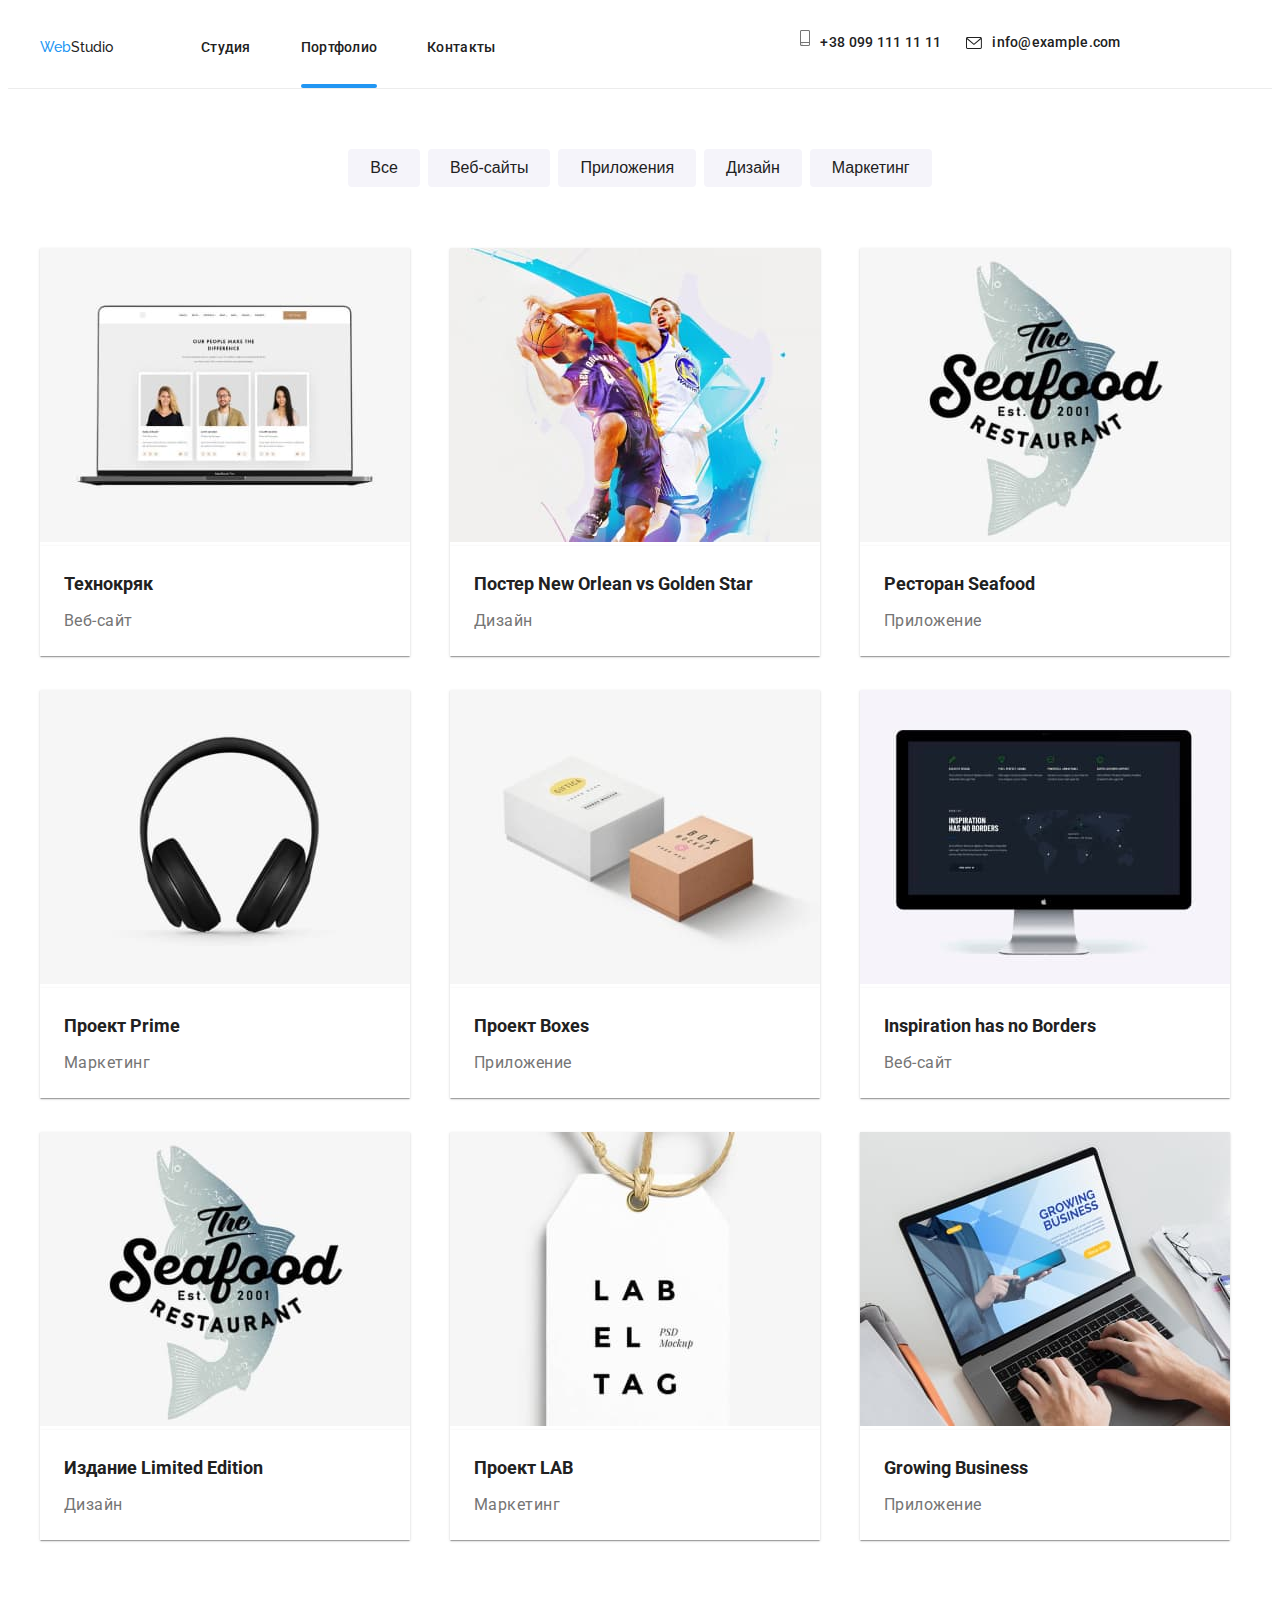
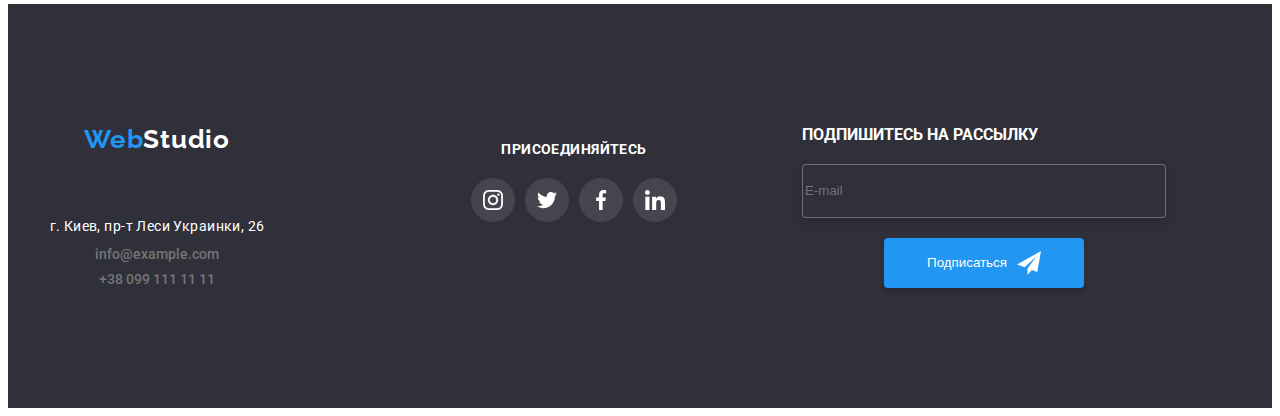
==== portfolio.html @ 6241053c "hw8" ====
<!DOCTYPE html>
<html lang="ru">

<head>
  <meta charset="UTF-8" />
  <meta name="viewport" content="width=device-width, initial-scale=1.0" />
  <title>Портфолио</title>
  <link rel="preconnect" href="https://fonts.gstatic.com" />
  <link href="https://fonts.googleapis.com/css2?family=Raleway:wght@700&family=Roboto:wght@400;500;700;900&display=swap"
    rel="stylesheet" />
  <link rel="stylesheet" href="https://cdnjs.cloudflare.com/ajax/libs/modern-normalize/1.0.0/modern-normalize.css"
    integrity="sha512-Zx6MlUMKSVJoQ+83OwhdILe8cSEsCzfqThJd7J/VA2UrK6Ctj85p+xzqfyuNXE5B1k25uUdmJ2OzItbBy9GHAQ=="
    crossorigin="anonymous" />
  <link rel="stylesheet" href="./css/main.min.css" />
</head>

<body>
  <!--header-->
  <header class="header">
    <div class="header-wrap container">
      <nav class="site-nav">

        <a href="index.html" class="logo"><span>Web</span>Studio</a>

        <button class="mobile-menu-btn" type="button" aria-expanded="false" aria-controls="menu-container"
        data-menu-button>
        <svg width="20" height="20" aria-label="переключатель мобильного меню">
          <use class="icon-menu-close" href="./images/sprite-1.svg#icon-mobile-close"></use>
          <use class="icon-menu-open" href="./images/sprite-1.svg#icon-mobile-menu"></use>
        </svg>
      </button>

    <div class="menu-container" id="menu-container" data-menu>

        <ul class="site-nav-list">
          <li class="site-nav-link">
            <a href="./index.html" class="studio menu-link">Студия</a>
          </li>
          <li class="site-nav-link">
            <a href="portfolio.html" class="portfolio-link menu-link current">Портфолио</a>
          </li>
          <li class="site-nav-link">
            <a href="" class="contacts-link menu-link">Контакты</a>
          </li>
        </ul>
      

      <ul class="addres-list">
        <li class="addres-list-item">
          <a class="tel" href="tel:+380991111111">
            <svg class="header-icon tel" width="10px" height="16px">
              <use href="./images/sprite.svg#icon-smartphone"></use>
            </svg>
            +38 099 111 11 11
          </a>
        </li>
        <li class="addres-list-item">
          <a class="mail" href="mailto:info@example.com">
            <svg class="header-icon envelope" width="16px" height="12px">
              <use href="./images/sprite.svg#icon-envelope"></use>
            </svg>
            info@example.com
          </a>
        </li>
       
      </ul>
    </div>
  </nav>
   
    </div>

  </header>

  <!-- main -->
  <main>
    <section class="portfolio">
      <div class="container">
        <h2 class="portfolio-title">Портфолио</h2>
        <ul class="parts-list">
          <li class="parts-item">
            <button type="button" class="button portfolio-btn">Все</button>
          </li>
          <li class="parts-item">
            <button type="button" class="button portfolio-btn">
              Веб-сайты
            </button>
          </li>
          <li class="parts-item">
            <button type="button" class="button portfolio-btn">
              Приложения
            </button>
          </li>
          <li class="parts-item">
            <button type="button" class="button portfolio-btn">Дизайн</button>
          </li>
          <li class="parts-item">
            <button type="button" class="button portfolio-btn">
              Маркетинг
            </button>
          </li>
        </ul>

        <ul class="projects-list">
          <li class="project-item">
            <a href="" class="project-card-link">
              <div class="project-card-img-wrapper">
                <picture>
                  <source srcset="
                    ./images/portfolio/portfolio-desktop-1.jpg 1x,
                    ./images/portfolio/portfolio-desktop-1@2x.jpg 2x
                  " media="(min-width: 1200px)">
                  <source srcset="
                  ./images/portfolio/portfolio-tablet-1.jpg 1x,
                  ./images/portfolio/portfolio-tablet-1@2x.jpg 2x
                        " media="(min-width: 767px)">
                  <source srcset="
                        ./images/portfolio/portfolio-mobile-1.jpg 1x,
                        ./images/portfolio/portfolio-mobile-1@2x.jpg 2x
                        " media="(min-width: 320px)">
                  <img src="./images/portfolio/portfolio-desktop-1.jpg" alt="" />
                </picture>
                <p class="overlay">
                  Технокряк это современная площадка распространения
                  коронавируса. Компании используют эту платформу для
                  цифрового шпионажа и атак на защищённые сервера конкурентов.
                </p>
              </div>

              <div class="project-content">
                <h3 class="name-project">Технокряк</h3>
                <p class="type-project">Веб-сайт</p>
              </div>
            </a>
          </li>

          <li class="project-item">
            <a href="" class="project-card-link">
              <div class="project-card-img-wrapper">
                <picture>
                  <source srcset="
                    ./images/portfolio/portfolio-desktop-2.jpg 1x,
                    ./images/portfolio/portfolio-desktop-2@2x.jpg 2x
                  " media="(min-width: 1200px)">
                  <source srcset="
                  ./images/portfolio/portfolio-tablet-2.jpg 1x,
                  ./images/portfolio/portfolio-tablet-2@2x.jpg 2x
                        " media="(min-width: 767px)">
                  <source srcset="
                        ./images/portfolio/portfolio-mobile-2.jpg 1x,
                        ./images/portfolio/portfolio-mobile-2@2x.jpg 2x
                        " media="(min-width: 320px)">
                  <img src="./images/portfolio/portfolio-desktop-2.jpg" alt="" />
                </picture>
                <p class="overlay">
                  Технокряк это современная площадка распространения
                  коронавируса. Компании используют эту платформу для
                  цифрового шпионажа и атак на защищённые сервера конкурентов.
                </p>
              </div>
              <div class="project-content">
                <h3 class="name-project">Постер New Orlean vs Golden Star</h3>
                <p class="type-project">Дизайн</p>
              </div>
            </a>
          </li>

          <li class="project-item">
            <a href="" class="project-card-link">
              <div class="project-card-img-wrapper">
                <picture>
                  <source srcset="
                  ./images/portfolio/portfolio-desktop-3.jpg 1x,
                  ./images/portfolio/portfolio-desktop-3@2x.jpg 2x
                " media="(min-width: 1200px)">
                  <source srcset="
                ./images/portfolio/portfolio-tablet-3.jpg 1x,
                ./images/portfolio/portfolio-tablet-3@2x.jpg 2x
                      " media="(min-width: 767px)">
                  <source srcset="
                      ./images/portfolio/portfolio-mobile-3.jpg 1x,
                      ./images/portfolio/portfolio-mobile-3@2x.jpg 2x
                      " media="(min-width: 320px)">
                  <img src="./images/portfolio/portfolio-desktop-3.jpg" alt="" />
                </picture>
                <p class="overlay">
                  Технокряк это современная площадка распространения
                  коронавируса. Компании используют эту платформу для
                  цифрового шпионажа и атак на защищённые сервера конкурентов.
                  </picture>
              </div>
              <div class="project-content">
                <h3 class="name-project">Ресторан Seafood</h3>
                <p class="type-project">Приложение</p>
              </div>
            </a>
          </li>

          <li class="project-item">
            <a href="" class="project-card-link">
              <div class="project-card-img-wrapper">
                <picture>
                  <source srcset="
                    ./images/portfolio/portfolio-desktop-4.jpg 1x,
                    ./images/portfolio/portfolio-desktop-4@2x.jpg 2x
                  " media="(min-width: 1200px)">
                  <source srcset="
                  ./images/portfolio/portfolio-tablet-4.jpg 1x,
                  ./images/portfolio/portfolio-tablet-4@2x.jpg 2x
                        " media="(min-width: 767px)">
                  <source srcset="
                        ./images/portfolio/portfolio-mobile-4.jpg 1x,
                        ./images/portfolio/portfolio-mobile-4@2x.jpg 2x
                        " media="(min-width: 320px)">
                  <img src="./images/portfolio/portfolio-desktop-4.jpg" alt="" />
                </picture>
                <p class="overlay">
                  Технокряк это современная площадка распространения
                  коронавируса. Компании используют эту платформу для
                  цифрового шпионажа и атак на защищённые сервера конкурентов.
                </p>
              </div>

              <div class="project-content">
                <h3 class="name-project">Проект Prime</h3>
                <p class="type-project">Маркетинг</p>
              </div>
            </a>
          </li>

          <li class="project-item">
            <a href="" class="project-card-link">
              <div class="project-card-img-wrapper">
                <picture>
                  <source srcset="
                    ./images/portfolio/portfolio-desktop-5.jpg 1x,
                    ./images/portfolio/portfolio-desktop-5@2x.jpg 2x
                  " media="(min-width: 1200px)">
                  <source srcset="
                  ./images/portfolio/portfolio-tablet-5.jpg 1x,
                  ./images/portfolio/portfolio-tablet-5@2x.jpg 2x
                        " media="(min-width: 767px)">
                  <source srcset="
                        ./images/portfolio/portfolio-mobile-5.jpg 1x,
                        ./images/portfolio/portfolio-mobile-5@2x.jpg 2x
                        " media="(min-width: 320px)">
                  <img src="./images/portfolio/portfolio-desktop-5.jpg" alt="" />
                </picture>
                <p class="overlay">
                  Технокряк это современная площадка распространения
                  коронавируса. Компании используют эту платформу для
                  цифрового шпионажа и атак на защищённые сервера конкурентов.
                </p>
              </div>
              <div class="project-content">
                <h3 class="name-project">Проект Boxes</h3>
                <p class="type-project">Приложение</p>
              </div>
            </a>
          </li>

          <li class="project-item">
            <a href="" class="project-card-link">
              <div class="project-card-img-wrapper">
                <picture>
                  <source srcset="
                    ./images/portfolio/portfolio-desktop-6.jpg 1x,
                    ./images/portfolio/portfolio-desktop-6@2x.jpg 2x
                  " media="(min-width: 1200px)">
                  <source srcset="
                  ./images/portfolio/portfolio-tablet-6.jpg 1x,
                  ./images/portfolio/portfolio-tablet-6@2x.jpg 2x
                        " media="(min-width: 767px)">
                  <source srcset="
                        ./images/portfolio/portfolio-mobile-6.jpg 1x,
                        ./images/portfolio/portfolio-mobile-6@2x.jpg 2x
                        " media="(min-width: 320px)">
                  <img src="./images/portfolio/portfolio-desktop-6.jpg" alt="" />
                </picture>
                <p class="overlay">
                  Технокряк это современная площадка распространения
                  коронавируса. Компании используют эту платформу для
                  цифрового шпионажа и атак на защищённые сервера конкурентов.
                </p>
              </div>
              <div class="project-content">
                <h3 class="name-project">Inspiration has no Borders</h3>
                <p class="type-project">Веб-сайт</p>
              </div>
            </a>
          </li>

          <li class="project-item">
            <a href="" class="project-card-link">
              <div class="project-card-img-wrapper">
                <picture>
                  <source srcset="
                  ./images/portfolio/portfolio-desktop-3.jpg 1x,
                  ./images/portfolio/portfolio-desktop-3@2x.jpg 2x
                " media="(min-width: 1200px)">
                  <source srcset="
                ./images/portfolio/portfolio-tablet-3.jpg 1x,
                ./images/portfolio/portfolio-tablet-3@2x.jpg 2x
                      " media="(min-width: 767px)">
                  <source srcset="
                      ./images/portfolio/portfolio-mobile-3.jpg 1x,
                      ./images/portfolio/portfolio-mobile-3@2x.jpg 2x
                      " media="(min-width: 320px)">
                  <img src="./images/portfolio/portfolio-desktop-3.jpg" alt="" />
                </picture>
                <p class="overlay">
                  Технокряк это современная площадка распространения
                  коронавируса. Компании используют эту платформу для
                  цифрового шпионажа и атак на защищённые сервера конкурентов.
                </p>
              </div>
              <div class="project-content">
                <h3 class="name-project">Издание Limited Edition</h3>
                <p class="type-project">Дизайн</p>
              </div>
            </a>
          </li>

          <li class="project-item">
            <a href="" class="project-card-link">
              <div class="project-card-img-wrapper">
                <picture>
                  <source srcset="
                  ./images/portfolio/portfolio-desktop-8.jpg 1x,
                  ./images/portfolio/portfolio-desktop-8@2x.jpg 2x
                " media="(min-width: 1200px)">
                  <source srcset="
                ./images/portfolio/portfolio-tablet-8.jpg 1x,
                ./images/portfolio/portfolio-tablet-8@2x.jpg 2x
                      " media="(min-width: 767px)">
                  <source srcset="
                      ./images/portfolio/portfolio-mobile-8.jpg 1x,
                      ./images/portfolio/portfolio-mobile-8@2x.jpg 2x
                      " media="(min-width: 320px)">
                  <img src="./images/portfolio/portfolio-desktop-8.jpg" alt="" />
                </picture>
                <p class="overlay">
                  Технокряк это современная площадка распространения
                  коронавируса. Компании используют эту платформу для
                  цифрового шпионажа и атак на защищённые сервера конкурентов.
                </p>
              </div>
              <div class="project-content">
                <h3 class="name-project">Проект LAB</h3>
                <p class="type-project">Маркетинг</p>
              </div>
            </a>
          </li>

          <li class="project-item">
            <a href="" class="project-card-link">
              <div class="project-card-img-wrapper">
                <picture>
                  <source srcset="
                  ./images/portfolio/portfolio-desktop-9.jpg 1x,
                  ./images/portfolio/portfolio-desktop-9@2x.jpg 2x
                " media="(min-width: 1200px)">
                  <source srcset="
                ./images/portfolio/portfolio-tablet-9.jpg 1x,
                ./images/portfolio/portfolio-tablet-9@2x.jpg 2x
                      " media="(min-width: 767px)">
                  <source srcset="
                      ./images/portfolio/portfolio-mobile-9.jpg 1x,
                      ./images/portfolio/portfolio-mobile-9@2x.jpg 2x
                      " media="(min-width: 320px)">
                  <img src="./images/portfolio/portfolio-desktop-9.jpg" alt="" />
                </picture>
                <p class="overlay">
                  Технокряк это современная площадка распространения
                  коронавируса. Компании используют эту платформу для
                  цифрового шпионажа и атак на защищённые сервера конкурентов.
                </p>
              </div>
              <div class="project-content">
                <h3 class="name-project">Growing Business</h3>
                <p class="type-project">Приложение</p>
              </div>
            </a>
          </li>
        </ul>
      </div>
    </section>
  </main>

  <!--footer-->
    <footer class="footer">
      <div class="container">
        
      <div class="wrapper-for-tablet">
          <div class="left-side">
          <a href="index.html" class="footer logo"><span>Web</span>Studio</a>
          <ul class="addres-list-footer">
            <li class="direction">г. Киев, пр-т Леси Украинки, 26</li>
            <li><a class="footer-mail" href="mailto:info@example.com">info@example.com</a></li>
            <li><a class="footer-tel" href="tel:+380991111111">+38 099 111 11 11</a></li>
          </ul>
        </div>
        <div class="right-side">
          <b class="join-us">присоединяйтесь</b>
          <ul class="social-list bottom">
            <li class="social-list-item bottom">
              <a class="social-list-link bottom" href="">
                <svg class="social-link-icon bottom">
                  <use href="./images/sprite.svg#icon-instagram"></use>
                </svg>
              </a>
            </li>
            <li class="social-list-item bottom">
              <a class="social-list-link bottom" href="">
                <svg class="social-link-icon bottom">
                  <use href="./images/sprite.svg#icon-twitter"></use>
                </svg>
              </a>
            </li>
            <li class="social-list-item bottom">
              <a class="social-list-link bottom" href=""
                ><svg class="social-link-icon bottom">
                  <use href="./images/sprite.svg#icon-facebook"></use>
                </svg>
              </a>
            </li>
            <li class="social-list-item bottom">
              <a class="social-list-link bottom" href="">
                <svg class="social-link-icon bottom">
                  <use href="./images/sprite.svg#icon-linkedin"></use>
                </svg>
              </a>
            </li>
          </ul>
        </div>
      </div>

        <form action="" class="footer-form">
          <div class="footer-form-wrapper">
            <b class="footer-form-slogan">Подпишитесь на рассылку</b>
            <input type="mail" class="footer-form-email" placeholder="E-mail" />
         
            <button type="submit" class="subscribe-btn">
            <span>Подписаться</span>
            <svg class="icon-send" width="24" height="24">
              <use href="./images/sprite-1.svg#icon-footer-send"></use>
            </svg>
          </button>
          </div>
        </form>
      </div>
    </footer>

    <script src="./js/menu.js"></script>
</body>

</html>
---- css/main.min.css ----
.container{width:100%;padding-left:15px;padding-right:15px}@media screen and (min-width: 480px){.container{width:768;padding-left:15px;padding-right:15px}}@media screen and (min-width: 768px){.container{width:768;padding-left:15px;padding-right:15px}}@media screen and (min-width: 1200px){.container{width:1200px;padding:0 15px;margin:0 auto}}ul,ol{list-style:none;margin:0;padding:0}a{text-decoration:none}h1,h2,h3,h4,h5,h6,p{margin:0;padding:0}img{display:block;max-width:100%;height:auto}:root{--primary-text-color: #757575;--title-text-color: #212121;--accent-color: #2196f3;--white-color: #ffffff;--projects-list-gap: 30px}body{background-color:var(--white-color);color:var(--primary-text-color);font-family:'Roboto'}.header{position:relative;border-bottom:1px solid #ececec}.logo>span{color:var(--accent-color)}.logo{color:#000000;font-family:Raleway;font-weight:700;font-size:26px;line-height:1.19}.site-nav{display:flex;align-items:center;min-height:60px}.site-nav a{position:relative;color:var(--title-text-color);font-weight:500;font-size:14px;line-height:1.14;transition-property:color;transition-duration:250ms;transition-timing-function:cubic-bezier(0.4, 0, 0.2, 1)}.mobile-menu-btn{display:inline-flex;padding:0;border:none;background-color:transparent;color:#000000;transition:color 250ms cubic-bezier(0.4, 0, 0.2, 1)}.mobile-menu-btn:hover .icon-close,.mobile-menu-btn:focus .icon-close,.mobile-menu-btn:hover .icon-menu,.mobile-menu-btn:focus .icon-menu{color:var(--accent-text-color)}.mobile-menu-btn .icon-close{display:none}@media screen and (min-width: 768px){.mobile-menu-btn{display:none}}.icon-menu-close,.icon-menu-open{fill:currentColor}.mobile-menu-btn{display:inline-flex;margin:0;padding:0;border:none;background-color:transparent;width:40px;height:40px;align-items:center;outline:none;margin-left:auto}.mobile-menu-btn .icon-menu-close{display:none}.mobile-menu-btn.is-open .icon-menu-close{display:block}.mobile-menu-btn.is-open .icon-menu-open{display:none}@media screen and (min-width: 320px) and (max-width: 767px){.site-nav{justify-content:space-between}.menu-container{padding-top:60px;padding-bottom:60px;text-align:center;background-color:#ffffff;box-shadow:0px 4px 8px rgba(0,0,0,0.04),0px 2px 4px rgba(0,0,0,0.08),0px 1px 3px rgba(0,0,0,0.16);display:none;position:absolute;z-index:1;top:100%;left:0;width:100%}.menu-container.is-open{display:block}.site-nav-list{padding-bottom:60px}.site-nav-link:not(:last-child){margin-bottom:40px}}.addres-list,.site-nav-list{font-weight:500;font-size:18px;line-height:1.167;letter-spacing:0.02em}.menu-link{position:relative;display:block;color:var(--primary-text-color);transition:color 250ms cubic-bezier(0.4, 0, 0.2, 1)}.menu-link:hover,.menu-link:focus{color:var(--accent-color)}@media screen and (min-width: 768px){.tel{margin-bottom:10px}}.mail,.tel{font-style:normal;display:flex;align-items:center;justify-content:center;color:var(--primary-text-color);transition:color 250ms cubic-bezier(0.4, 0, 0.2, 1)}.mail:hover,.mail:focus,.tel:hover,.tel:focus{color:var(--accent-color)}.header-icon{display:inline-block;fill:currentColor;margin-right:10px}.current{display:inline-block;padding-bottom:12px;color:var(--accent-color)}.current::after{content:"";display:block;position:absolute;bottom:0;width:100%;height:4px;border-radius:2px;background-color:var(--accent-text-color)}.mail:hover,.mail:focus,.tel:hover,.tel:focus{outline:none;fill:var(--accent-color);color:var(--accent-color)}@media screen and (min-width: 768px){.mobile-menu-btn{display:none}.menu-container{display:flex}.logo{margin-right:88px}.site-nav-list{display:flex;align-items:center;font-size:14px;line-height:1.14;margin-right:84px}.addres-list{display:flex;align-items:center;flex-direction:column;align-content:center;font-size:12px;line-height:1.167}.mail{margin-bottom:10px}.site-nav-link:not(:last-child){margin-right:50px}.menu-link{padding-top:32px;padding-bottom:32px}}@media screen and (min-width: 1200px){.logovv{margin-right:93px}.site-nav-list{margin-right:305px}.addres-list-item:not(:last-child){margin-right:25px}.addres-list{align-items:center;flex-direction:row;font-size:14px;line-height:1.14}.contacts-header-link:first-child{margin-bottom:0px;margin-right:30px}}.current.menu-link::after{content:'';position:absolute;left:0;bottom:0;display:block;width:100%;height:4px;background-color:var(--accent-color);border-radius:2px;transition:opacity 250ms cubic-bezier(0.4, 0, 0.2, 1)}.hero{min-height:400px;padding:118px 0;background-image:linear-gradient(to right, rgba(47,48,58,0.4), rgba(47,48,58,0.4)),url("../images/mobile-bg-img-hero.jpg");background-repeat:no-repeat;background-position:center}@media screen and (min-width: 768px){.hero{min-height:400px;padding:118px 0;background-image:linear-gradient(to right, rgba(47,48,58,0.4), rgba(47,48,58,0.4)),url("../images/tablet-bg-img-hero.jpg");background-repeat:no-repeat;background-position:center}}@media screen and (min-width: 1200px){.hero{max-width:1600px;min-height:600px;padding:200px 0;margin-left:auto;margin-right:auto;background-image:linear-gradient(to right, rgba(47,48,58,0.4), rgba(47,48,58,0.4)),url("../images/bg-img-hero.jpg");background-repeat:no-repeat;background-position:center}}.hero-title{font-family:Roboto;font-weight:900;font-size:26px;line-height:1.62;color:var(--white-color);text-align:center;letter-spacing:0.06em;text-transform:uppercase}@media screen and (min-width: 1200px){.hero-title{font-size:44px;line-height:1.36}}.button.hero-btn{display:block;width:200px;height:50px;color:var(--white-color);margin:0 auto;margin-top:30px;font-weight:700;font-size:16px;line-height:1.87;text-align:center;letter-spacing:0.06em;background:#2196f3;box-shadow:0px 4px 4px rgba(0,0,0,0.15);border-radius:4px}.feature-section-top{padding-top:48px;padding-bottom:60px}@media screen and (max-width: 1199px){.feature-section{display:none}}@media screen and (min-width: 768px){.feature-list{display:flex;flex-wrap:wrap}}.feature{display:block;text-align:center;min-height:16px;color:var(--title-text-color);font-weight:700;font-size:14px;line-height:1.14;letter-spacing:0.03em}@media screen and (min-width: 768px){.feature{text-align:left}}.feature-text{min-height:75px;font-size:14px;line-height:1.71;letter-spacing:0.03em;margin-top:10px}.feature-list-item{width:450px}@media screen and (min-width: 768px){.feature-list-item{width:calc((100% - 2 * 30px) / 2)}}@media screen and (min-width: 1200px){.feature-list-item{width:calc((100% - 3 * 30px) / 4)}}@media screen and (min-width: 768px){.feature-list-item:not(:last-child){margin-right:30px}}@media screen and (max-width: 767px){.feature-list-item:not(:last-child){margin-bottom:30px}}.feature-list-item::before{display:block;content:'';height:120px;background-color:#f5f4fa;border-radius:4px;margin-bottom:30px;background-position:center;background-repeat:no-repeat}.feature-list-item.icon-antena::before{background-image:url(../images/antenna.svg);background-size:70px}.feature-list-item.icon-clock::before{background-image:url(../images/clock.svg);background-size:70px}.feature-list-item.icon-diagram::before{background-image:url(../images/diagram.svg);background-size:70px}.feature-list-item.icon-astronaut::before{background-image:url(../images/astronaut.svg);background-size:70px}.feature-section{padding:94px 0}.what-we-do{color:var(--title-text-color);font-weight:700;font-size:36px;line-height:1.17;margin-bottom:50px;min-width:376px;text-align:center}.img-box{display:flex;justify-content:space-between}.img-wrapper{position:relative}.img-box-text{position:absolute;width:100%;padding:24px;bottom:0%;left:0%;background-color:rgba(47,48,58,0.8);color:var(--white-color);text-align:center}.card{margin-left:auto;margin-right:auto;background-color:#ffffff;box-shadow:0px 1px 3px rgba(0,0,0,0.12),0px 1px 1px rgba(0,0,0,0.14),0px 2px 1px rgba(0,0,0,0.2);border-radius:0px 0px 4px 4px;padding-bottom:24px}@media screen and (min-width: 768px){.our-team-list{display:flex;flex-wrap:wrap;margin-right:-30px;margin-bottom:-30px}}@media screen and (min-width: 768px){.list-item{width:calc((100% - 2 * 30px) / 2)}}@media screen and (min-width: 1200px){.list-item{width:calc((100% - 4 * 30px) / 4)}}.list-item:not(:last-child){margin-bottom:30px}@media screen and (min-width: 768px){.list-item:not(:last-child){margin-right:30px}}.card-img{margin:0 auto}.social-list{padding:0 32px;display:flex;justify-content:center}.social-list-link{display:flex;justify-content:center;align-items:center;width:44px;height:44px;border-radius:50%;transition-property:background-color;transition-duration:250ms;transition-timing-function:cubic-bezier(0.4, 0, 0.2, 1)}.social-list-link:hover,.social-list-link:focus{background-color:var(--accent-color)}.social-list-link:hover .social-link-icon,.social-list-link:focus .social-link-icon{fill:var(--white-color)}.social-link-icon{fill:#afb1b8;width:20px;height:20px}.our-team{padding:60px 0;background-color:#f5f4fa}@media screen and (min-width: 1200px){.our-team{padding:94px 0}}.our-team-title{font-weight:700;font-size:28px;line-height:1.18;text-align:center;letter-spacing:0.03em;color:var(--title-text-color);margin-bottom:30px}@media screen and (min-width: 1200px){.our-team-title{font-size:36px;line-height:1.18}}.member-name{margin-top:30px;text-align:center;color:var(--title-text-color);font-weight:500;font-size:16px;line-height:1.19}.member-job{margin-top:10px;margin-bottom:16px;text-align:center;font-weight:400;font-size:16px;line-height:1.19}.our-clients{padding:60px 0}@media screen and (min-width: 1200px){.our-clients{padding:94px 0}}.our-clients-title{font-weight:700;font-size:28px;line-height:1.18;text-align:center;letter-spacing:0.03em;color:var(--title-text-color);margin-bottom:30px}@media screen and (min-width: 1200px){.our-clients-title{font-size:36px;line-height:1.17;margin-bottom:50px}}.our-client-icon{fill:#afb1b8;transition:fill 250ms cubic-bezier(0.4, 0, 0.2, 1)}.our-clients-item{margin-top:30px;margin-left:30px;display:flex;justify-content:center;align-items:center;width:calc((100% - 2 * 30px) / 2);height:90px;border:1px solid #afb1b8;border-radius:4px;transition:border 250ms cubic-bezier(0.4, 0, 0.2, 1)}.our-clients-item:hover,.our-clients-item:focus{border:1px solid var(--accent-color);outline:none}@media screen and (min-width: 768px){.our-clients-item{width:calc((100% - 3 * 30px) / 3)}}@media screen and (min-width: 1200px){.our-clients-item{width:calc((100% - 6 * 30px) / 6)}}.our-clients-item:hover .our-client-icon,.our-clients-item:focus .our-client-icon{fill:var(--accent-color)}.our-client-icon{transition:fill 250ms cubic-bezier(0.4, 0, 0.2, 1)}.our-clients-list{display:flex;flex-wrap:wrap;align-items:center;justify-content:center;margin-top:-30px;margin-left:-30px}.our-clients-link{transition:border 250ms cubic-bezier(0.4, 0, 0.2, 1)}.our-clients-link:hover,.our-clients-link:focus{outline:none}.our-clients-link:hover .our-client-icon,.our-clients-link:focus .our-client-icon{fill:var(--accent-color)}.footer{background-color:#2f303a;padding:60px 0;width:100%}.footer .logo{display:block;text-align:center;color:var(--white-color);font-family:Raleway;font-weight:700;font-size:24px;line-height:1.17;letter-spacing:0.03em}@media screen and (min-width: 1200px){.footer .logo{font-size:26px;line-height:1.19}}@media screen and (min-width: 1200px){.footer .container{display:flex;align-items:center;justify-items:centerr}}.direction{display:block;font-weight:400;font-size:14px;line-height:1.71;text-align:center;letter-spacing:0.03em;color:var(--white-color);margin-bottom:8px}@media screen and (min-width: 768px){.wrapper-for-tablet{display:flex;align-items:center;justify-content:center}}.addres-list-footer{margin-top:20px;margin:0 auto}.addres-list-footer a{display:block;text-align:center;color:var(--primary-text-color);font-weight:500;font-size:14px;line-height:1.14;transition-property:color;transition-duration:250ms;transition-timing-function:cubic-bezier(0.4, 0, 0.2, 1)}@media screen and (min-width: 1200px){.addres-list-footer{width:231px}}.footer-mail{margin-bottom:8px}@media screen and (min-width: 1200px){.footer-mail{margin-bottom:9px}}@media screen and (min-width: 1200px){.footer-form{display:flex;margin-left:93px}}.footer-form-slogan{display:block;text-transform:uppercase;margin-bottom:20px;color:var(--white-color)}@media screen and (max-width: 1200px){.footer-form-slogan{text-align:center}}.footer-form-wrapper{width:100%}.footer-form-email{width:450px;height:50px;display:block;border:1px solid rgba(255,255,255,0.3);filter:drop-shadow(0px 4px 4px rgba(0,0,0,0.15));border-radius:4px;background-color:#2f303a;margin:0 auto;margin-bottom:20px}@media screen and (min-width: 1200px){.footer-form-email{width:358px}}.subscribe-btn{width:200px;height:50px;background-color:var(--accent-color);box-shadow:0px 4px 4px rgba(0,0,0,0.15);border-radius:4px;margin-left:12px;margin-top:37px;color:var(--white-color);cursor:pointer;border:none;margin:0 auto;display:flex;justify-content:center;align-items:center}.icon-send{margin-left:10px}.join-us{display:block;text-align:center;font-weight:700;color:var(--white-color);font-size:14px;line-height:1.14;letter-spacing:0.03em;text-transform:uppercase;margin-bottom:20px}.left-side{margin-bottom:60px}@media screen and (min-width: 768px){.left-side{margin-right:165px}}.right-side{margin-top:12px}.social-list.bottom{display:flex;justify-content:center;margin-bottom:60px}.social-list-link.bottom{display:flex;justify-content:center;align-items:center;width:44px;height:44px;border-radius:50%;background:rgba(255,255,255,0.1)}.social-list-link.bottom:hover,.social-list-link.bottom:focus{background-color:var(--accent-color)}.social-list-link.bottom:hover .social-link-icon,.social-list-link.bottom:focus .social-link-icon{fill:var(--white-color)}.social-list-item.bottom:not(:last-child){margin-right:10px}.social-link-icon.bottom{fill:var(--white-color);width:20px;height:20px;transition-property:background-color;transition-duration:250ms;transition-timing-function:cubic-bezier(0.4, 0, 0.2, 1)}.social-link-icon:not(:last-child){margin-right:10px}.portfolio-title{display:none}.portfolio{padding:60px 0}.parts-list{display:flex;flex-wrap:wrap;margin-bottom:40px}@media screen and (min-width: 768px){.parts-list{justify-content:center}}@media screen and (min-width: 768px){.projects-list{display:flex;flex-wrap:wrap;margin-left:-30px;margin-top:-30px}}@media screen and (min-width: 768px){.project-item{width:calc((100% - 2 * 30px) / 2);margin-left:30px;margin-top:30px}}@media screen and (min-width: 1200px){.project-item{width:calc((100% - 3 * 30px) / 3)}}.project-card-link{display:inline-block;overflow:hidden;text-decoration:none;margin-left:auto;margin-right:auto;background-color:#fff;box-shadow:0px 2px 1px -1px rgba(0,0,0,0.2),0px 1px 1px 0px rgba(0,0,0,0.14),0px 1px 3px 0px rgba(0,0,0,0.12)}.project-card-link:hover,.project-card-link:focus{outline:none;box-shadow:0px 1px 1px rgba(0,0,0,0.12),0px 4px 4px rgba(0,0,0,0.06),1px 4px 6px rgba(0,0,0,0.16)}.project-card-link:hover .overlay,.project-card-link:focus .overlay{transform:translateY(0%);outline:none;box-shadow:0px 1px 1px rgba(0,0,0,0.12),0px 4px 4px rgba(0,0,0,0.06),1px 4px 6px rgba(0,0,0,0.16)}.parts-list .portfolio-btn{border-radius:4px;background-color:#f5f4fa;color:var(--title-text-color);font-weight:500;font-size:16px;line-height:1.63;cursor:pointer;padding:6px 22px;border:0}.parts-list .portfolio-btn:hover,.parts-list .portfolio-btn:focus{background-color:var(--accent-color);color:var(--white-color);outline:none}.parts-item:not(:last-child){margin-right:8px;margin-bottom:21px}.project-card-img-wrapper{display:inline-block;position:relative;overflow:hidden}.overlay{background-color:rgba(33,150,243,0.9);font-weight:400;font-size:18px;line-height:1.55;letter-spacing:0.03em;color:var(--white-color);padding:63px 24px;position:absolute;top:0;left:0;width:100%;height:100%;transition:transform 250ms cubic-bezier(0.4, 0, 0.2, 1);transform:translateY(100%)}.name-project{color:var(--title-text-color);font-weight:700;font-size:18px;line-height:2}.type-project{margin-top:4px;font-weight:400;font-size:16px;line-height:1.88;color:var(--primary-text-color);letter-spacing:0.03em}.img-wrapper{position:relative}.img-box-text{position:absolute;width:100%;padding:24px;bottom:0%;left:0%;background-color:rgba(47,48,58,0.8);color:var(--white-color);text-align:center}.project-content{padding:20px 24px;margin-left:auto;margin-right:auto;background-color:#fff;box-shadow:0px 2px 1px -1px rgba(0,0,0,0.2),0px 1px 1px 0px rgba(0,0,0,0.14),0px 1px 3px 0px rgba(0,0,0,0.12)}.backdrop{padding-top:93px;padding-left:15px;padding-right:15px;overflow-y:scroll;position:fixed;top:0;left:0;width:100vw;height:100vh;background-color:rgba(0,0,0,0.2);transition:all 250ms cubic-bezier(0.4, 0, 0.2, 1)}.backdrop.is-hidden{opacity:0;visibility:hidden;pointer-events:none}.modal{padding:40px;background-color:#ffffff;box-shadow:0px 1px 3px rgba(0,0,0,0.12),0px 1px 1px rgba(0,0,0,0.14),0px 2px 1px rgba(0,0,0,0.2);border-radius:4px}@media screen and (min-width: 768px){.modal{position:absolute;top:60%;left:50%;transform:translate(-50%, -50%);width:450px;min-height:581px}}.close-btn{position:absolute;display:flex;align-items:center;justify-content:center;top:100px;right:22px;width:30px;height:30px;border:1px solid rgba(0,0,0,0.1);border-radius:50%;cursor:pointer;background:#ffffff}@media screen and (min-width: 768px){.close-btn{top:8px;right:8px}}.close-btn:focus .modal-icon,.close-btn:hover .modal-icon{fill:var(--accent-text-color)}.is-hidden{opacity:0;visibility:hidden;pointer-events:none}.modal-form{display:flex;flex-direction:column}.modal-text{display:block;margin-bottom:12px;font-size:20px;line-height:1.15;letter-spacing:0.03em;text-align:center;color:var(--title-text-color)}.modal-field{margin-bottom:10px;transition:color 250ms cubic-bezier(0.4, 0, 0.2, 1)}@media screen and (min-width: 320px) and (max-width: 767px){.modal-field:focus-within,.modal-field-comment:focus-within{color:var(--accent-color)}}.modal-label{display:block;margin-bottom:4px;font-weight:400;font-size:12px;line-height:1.167;letter-spacing:0.01em}.modal-input-wrapper{display:block;position:relative}.modal-input{padding-left:42px;padding-top:0;padding-bottom:0;padding-right:0;width:100%;height:40px;border:1px solid rgba(33,33,33,0.2);border-radius:4px;transition:border-color 250ms cubic-bezier(0.4, 0, 0.2, 1)}.modal-input:focus{outline:none;border-color:var(--accent-color)}.modal-field-comment{margin-bottom:20px;transition:color 250ms cubic-bezier(0.4, 0, 0.2, 1)}.modal-input.comment{height:120px;padding:12px 16px;resize:none}.modal-input.comment::placeholder{font-weight:400;font-size:12px;line-height:1.167;letter-spacing:0.01em;color:rgba(117,117,117,0.5)}.modal-form-icon{position:absolute;left:12px;top:50%;transform:translateY(-50%);width:18px;height:18px;fill:currentColor;transition:fill 250ms cubic-bezier(0.4, 0, 0.2, 1)}.modal-form-icon:hover,.modal-input:focus+.modal-form-icon{fill:var(--accent-color)}.modal-field-policy{position:relative;display:flex;align-items:center;margin-bottom:30px}.modal-input-policy{position:absolute;width:1px;height:1px;margin:-1px;border:0;padding:0;clip:rect(0 0 0 0);overflow:hidden}.modal-input-policy:checked+.check-box{border-color:var(--accent-color);background-color:var(--accent-color);background-image:url(../images/modal-icon-check.png);background-size:contain;background-origin:border-box}.check-box{display:inline-block;width:16px;height:15px;margin-right:7px;border:2px solid var(--title-text-color);border-radius:4px;transition:border-color 250ms cubic-bezier(0.4, 0, 0.2, 1),background-color 250ms cubic-bezier(0.4, 0, 0.2, 1)}.modal-label-policy,.modal-link-policy{font-weight:400;font-size:12px;line-height:1.167;letter-spacing:0.03em;color:var(--title-text-color)}.modal-link-policy{text-decoration:underline;color:var(--accent-color)}.modal-form-btn{display:block;margin:0 auto;width:200px;padding:10px 55px}@media screen and (min-width: 1200px){.modal{width:528px}.modal-field-policy{justify-content:center}.modal-label-policy,.modal-link-policy{font-size:14px;line-height:1.714}}
/*# sourceMappingURL=main.min.css.map */
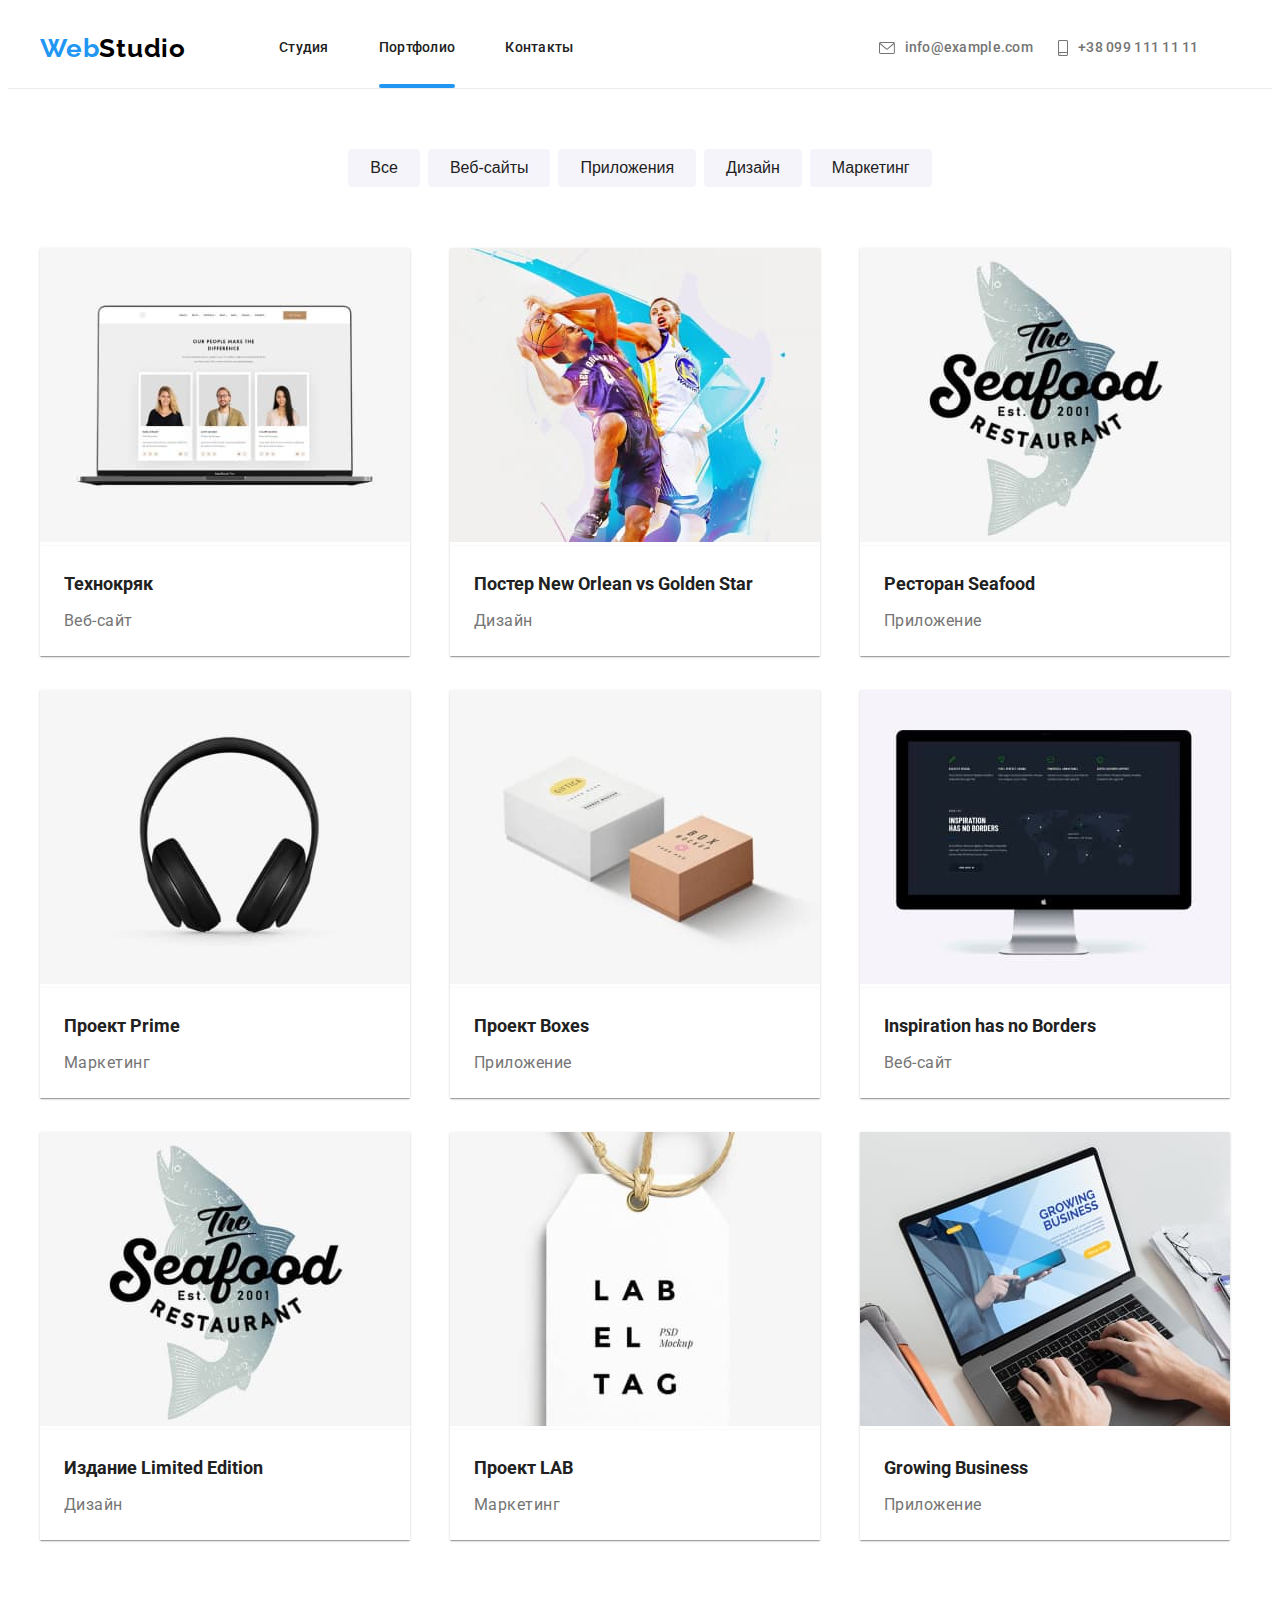
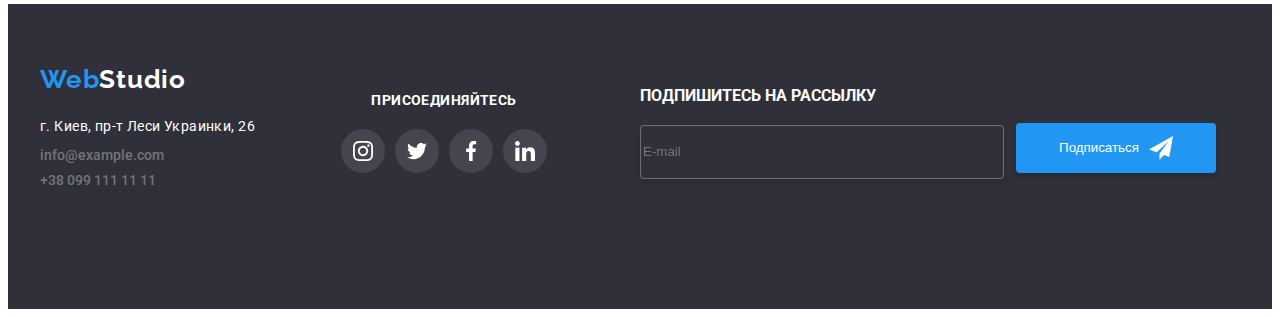
==== commit 96b7e8e0: "edit" ====
--- a/portfolio.html
+++ b/portfolio.html
@@ -34,7 +34,7 @@
 
         <ul class="site-nav-list">
           <li class="site-nav-link">
-            <a href="./index.html" class="studio menu-link">Студия</a>
+            <a href="./index.html" class="studio menu-link ">Студия</a>
           </li>
           <li class="site-nav-link">
             <a href="portfolio.html" class="portfolio-link menu-link current">Портфолио</a>
@@ -46,6 +46,14 @@
       
 
       <ul class="addres-list">
+        <li class="addres-list-item">
+          <a class="mail" href="mailto:info@example.com">
+            <svg class="header-icon envelope" width="16px" height="12px">
+              <use href="./images/sprite.svg#icon-envelope"></use>
+            </svg>
+            info@example.com
+          </a>
+        </li>
         <li class="addres-list-item">
           <a class="tel" href="tel:+380991111111">
             <svg class="header-icon tel" width="10px" height="16px">
@@ -54,15 +62,6 @@
             +38 099 111 11 11
           </a>
         </li>
-        <li class="addres-list-item">
-          <a class="mail" href="mailto:info@example.com">
-            <svg class="header-icon envelope" width="16px" height="12px">
-              <use href="./images/sprite.svg#icon-envelope"></use>
-            </svg>
-            info@example.com
-          </a>
-        </li>
-       
       </ul>
     </div>
   </nav>
@@ -387,68 +386,71 @@
   </main>
 
   <!--footer-->
-    <footer class="footer">
-      <div class="container">
+  <footer class="footer">
+    <div class="container">
+      
+    <div class="wrapper-for-tablet">
+        <div class="left-side">
+        <a href="index.html" class="footer-logo"><span>Web</span>Studio</a>
+        <ul class="addres-list-footer">
+          <li class="direction">г. Киев, пр-т Леси Украинки, 26</li>
+          <li><a class="footer-mail" href="mailto:info@example.com">info@example.com</a></li>
+          <li><a class="footer-tel" href="tel:+380991111111">+38 099 111 11 11</a></li>
+        </ul>
+      </div>
+      <div class="right-side">
+        <b class="join-us">присоединяйтесь</b>
+        <ul class="social-list bottom">
+          <li class="social-list-item bottom">
+            <a class="social-list-link bottom" href="">
+              <svg class="social-link-icon bottom">
+                <use href="./images/sprite.svg#icon-instagram"></use>
+              </svg>
+            </a>
+          </li>
+          <li class="social-list-item bottom">
+            <a class="social-list-link bottom" href="">
+              <svg class="social-link-icon bottom">
+                <use href="./images/sprite.svg#icon-twitter"></use>
+              </svg>
+            </a>
+          </li>
+          <li class="social-list-item bottom">
+            <a class="social-list-link bottom" href=""
+              ><svg class="social-link-icon bottom">
+                <use href="./images/sprite.svg#icon-facebook"></use>
+              </svg>
+            </a>
+          </li>
+          <li class="social-list-item bottom">
+            <a class="social-list-link bottom" href="">
+              <svg class="social-link-icon bottom">
+                <use href="./images/sprite.svg#icon-linkedin"></use>
+              </svg>
+            </a>
+          </li>
+        </ul>
+      </div>
+    </div>
+
+      <form action="" class="footer-form">
         
-      <div class="wrapper-for-tablet">
-          <div class="left-side">
-          <a href="index.html" class="footer logo"><span>Web</span>Studio</a>
-          <ul class="addres-list-footer">
-            <li class="direction">г. Киев, пр-т Леси Украинки, 26</li>
-            <li><a class="footer-mail" href="mailto:info@example.com">info@example.com</a></li>
-            <li><a class="footer-tel" href="tel:+380991111111">+38 099 111 11 11</a></li>
-          </ul>
+        <div class="footer-form-wrapper">
+          <b class="footer-form-slogan">Подпишитесь на рассылку</b>
+          
+          <input type="mail" class="footer-form-email" placeholder="E-mail" />
         </div>
-        <div class="right-side">
-          <b class="join-us">присоединяйтесь</b>
-          <ul class="social-list bottom">
-            <li class="social-list-item bottom">
-              <a class="social-list-link bottom" href="">
-                <svg class="social-link-icon bottom">
-                  <use href="./images/sprite.svg#icon-instagram"></use>
-                </svg>
-              </a>
-            </li>
-            <li class="social-list-item bottom">
-              <a class="social-list-link bottom" href="">
-                <svg class="social-link-icon bottom">
-                  <use href="./images/sprite.svg#icon-twitter"></use>
-                </svg>
-              </a>
-            </li>
-            <li class="social-list-item bottom">
-              <a class="social-list-link bottom" href=""
-                ><svg class="social-link-icon bottom">
-                  <use href="./images/sprite.svg#icon-facebook"></use>
-                </svg>
-              </a>
-            </li>
-            <li class="social-list-item bottom">
-              <a class="social-list-link bottom" href="">
-                <svg class="social-link-icon bottom">
-                  <use href="./images/sprite.svg#icon-linkedin"></use>
-                </svg>
-              </a>
-            </li>
-          </ul>
-        </div>
-      </div>
-
-        <form action="" class="footer-form">
-          <div class="footer-form-wrapper">
-            <b class="footer-form-slogan">Подпишитесь на рассылку</b>
-            <input type="mail" class="footer-form-email" placeholder="E-mail" />
-         
-            <button type="submit" class="subscribe-btn">
-            <span>Подписаться</span>
-            <svg class="icon-send" width="24" height="24">
-              <use href="./images/sprite-1.svg#icon-footer-send"></use>
-            </svg>
+
+          <button type="submit" class="subscribe-btn">
+          <span>Подписаться</span>
+          <svg class="icon-send" width="24" height="24">
+            <use href="./images/sprite-1.svg#icon-footer-send"></use>
+          </svg>
           </button>
-          </div>
-        </form>
-      </div>
-    </footer>
+        
+      </form>
+    </div>
+  </footer>
 
     <script src="./js/menu.js"></script>
 </body>
--- a/css/main.min.css
+++ b/css/main.min.css
@@ -1,2 +1,2 @@
-.container{width:100%;padding-left:15px;padding-right:15px}@media screen and (min-width: 480px){.container{width:768;padding-left:15px;padding-right:15px}}@media screen and (min-width: 768px){.container{width:768;padding-left:15px;padding-right:15px}}@media screen and (min-width: 1200px){.container{width:1200px;padding:0 15px;margin:0 auto}}ul,ol{list-style:none;margin:0;padding:0}a{text-decoration:none}h1,h2,h3,h4,h5,h6,p{margin:0;padding:0}img{display:block;max-width:100%;height:auto}:root{--primary-text-color: #757575;--title-text-color: #212121;--accent-color: #2196f3;--white-color: #ffffff;--projects-list-gap: 30px}body{background-color:var(--white-color);color:var(--primary-text-color);font-family:'Roboto'}.header{position:relative;border-bottom:1px solid #ececec}.logo>span{color:var(--accent-color)}.logo{color:#000000;font-family:Raleway;font-weight:700;font-size:26px;line-height:1.19}.site-nav{display:flex;align-items:center;min-height:60px}.site-nav a{position:relative;color:var(--title-text-color);font-weight:500;font-size:14px;line-height:1.14;transition-property:color;transition-duration:250ms;transition-timing-function:cubic-bezier(0.4, 0, 0.2, 1)}.mobile-menu-btn{display:inline-flex;padding:0;border:none;background-color:transparent;color:#000000;transition:color 250ms cubic-bezier(0.4, 0, 0.2, 1)}.mobile-menu-btn:hover .icon-close,.mobile-menu-btn:focus .icon-close,.mobile-menu-btn:hover .icon-menu,.mobile-menu-btn:focus .icon-menu{color:var(--accent-text-color)}.mobile-menu-btn .icon-close{display:none}@media screen and (min-width: 768px){.mobile-menu-btn{display:none}}.icon-menu-close,.icon-menu-open{fill:currentColor}.mobile-menu-btn{display:inline-flex;margin:0;padding:0;border:none;background-color:transparent;width:40px;height:40px;align-items:center;outline:none;margin-left:auto}.mobile-menu-btn .icon-menu-close{display:none}.mobile-menu-btn.is-open .icon-menu-close{display:block}.mobile-menu-btn.is-open .icon-menu-open{display:none}@media screen and (min-width: 320px) and (max-width: 767px){.site-nav{justify-content:space-between}.menu-container{padding-top:60px;padding-bottom:60px;text-align:center;background-color:#ffffff;box-shadow:0px 4px 8px rgba(0,0,0,0.04),0px 2px 4px rgba(0,0,0,0.08),0px 1px 3px rgba(0,0,0,0.16);display:none;position:absolute;z-index:1;top:100%;left:0;width:100%}.menu-container.is-open{display:block}.site-nav-list{padding-bottom:60px}.site-nav-link:not(:last-child){margin-bottom:40px}}.addres-list,.site-nav-list{font-weight:500;font-size:18px;line-height:1.167;letter-spacing:0.02em}.menu-link{position:relative;display:block;color:var(--primary-text-color);transition:color 250ms cubic-bezier(0.4, 0, 0.2, 1)}.menu-link:hover,.menu-link:focus{color:var(--accent-color)}@media screen and (min-width: 768px){.tel{margin-bottom:10px}}.mail,.tel{font-style:normal;display:flex;align-items:center;justify-content:center;color:var(--primary-text-color);transition:color 250ms cubic-bezier(0.4, 0, 0.2, 1)}.mail:hover,.mail:focus,.tel:hover,.tel:focus{color:var(--accent-color)}.header-icon{display:inline-block;fill:currentColor;margin-right:10px}.current{display:inline-block;padding-bottom:12px;color:var(--accent-color)}.current::after{content:"";display:block;position:absolute;bottom:0;width:100%;height:4px;border-radius:2px;background-color:var(--accent-text-color)}.mail:hover,.mail:focus,.tel:hover,.tel:focus{outline:none;fill:var(--accent-color);color:var(--accent-color)}@media screen and (min-width: 768px){.mobile-menu-btn{display:none}.menu-container{display:flex}.logo{margin-right:88px}.site-nav-list{display:flex;align-items:center;font-size:14px;line-height:1.14;margin-right:84px}.addres-list{display:flex;align-items:center;flex-direction:column;align-content:center;font-size:12px;line-height:1.167}.mail{margin-bottom:10px}.site-nav-link:not(:last-child){margin-right:50px}.menu-link{padding-top:32px;padding-bottom:32px}}@media screen and (min-width: 1200px){.logovv{margin-right:93px}.site-nav-list{margin-right:305px}.addres-list-item:not(:last-child){margin-right:25px}.addres-list{align-items:center;flex-direction:row;font-size:14px;line-height:1.14}.contacts-header-link:first-child{margin-bottom:0px;margin-right:30px}}.current.menu-link::after{content:'';position:absolute;left:0;bottom:0;display:block;width:100%;height:4px;background-color:var(--accent-color);border-radius:2px;transition:opacity 250ms cubic-bezier(0.4, 0, 0.2, 1)}.hero{min-height:400px;padding:118px 0;background-image:linear-gradient(to right, rgba(47,48,58,0.4), rgba(47,48,58,0.4)),url("../images/mobile-bg-img-hero.jpg");background-repeat:no-repeat;background-position:center}@media screen and (min-width: 768px){.hero{min-height:400px;padding:118px 0;background-image:linear-gradient(to right, rgba(47,48,58,0.4), rgba(47,48,58,0.4)),url("../images/tablet-bg-img-hero.jpg");background-repeat:no-repeat;background-position:center}}@media screen and (min-width: 1200px){.hero{max-width:1600px;min-height:600px;padding:200px 0;margin-left:auto;margin-right:auto;background-image:linear-gradient(to right, rgba(47,48,58,0.4), rgba(47,48,58,0.4)),url("../images/bg-img-hero.jpg");background-repeat:no-repeat;background-position:center}}.hero-title{font-family:Roboto;font-weight:900;font-size:26px;line-height:1.62;color:var(--white-color);text-align:center;letter-spacing:0.06em;text-transform:uppercase}@media screen and (min-width: 1200px){.hero-title{font-size:44px;line-height:1.36}}.button.hero-btn{display:block;width:200px;height:50px;color:var(--white-color);margin:0 auto;margin-top:30px;font-weight:700;font-size:16px;line-height:1.87;text-align:center;letter-spacing:0.06em;background:#2196f3;box-shadow:0px 4px 4px rgba(0,0,0,0.15);border-radius:4px}.feature-section-top{padding-top:48px;padding-bottom:60px}@media screen and (max-width: 1199px){.feature-section{display:none}}@media screen and (min-width: 768px){.feature-list{display:flex;flex-wrap:wrap}}.feature{display:block;text-align:center;min-height:16px;color:var(--title-text-color);font-weight:700;font-size:14px;line-height:1.14;letter-spacing:0.03em}@media screen and (min-width: 768px){.feature{text-align:left}}.feature-text{min-height:75px;font-size:14px;line-height:1.71;letter-spacing:0.03em;margin-top:10px}.feature-list-item{width:450px}@media screen and (min-width: 768px){.feature-list-item{width:calc((100% - 2 * 30px) / 2)}}@media screen and (min-width: 1200px){.feature-list-item{width:calc((100% - 3 * 30px) / 4)}}@media screen and (min-width: 768px){.feature-list-item:not(:last-child){margin-right:30px}}@media screen and (max-width: 767px){.feature-list-item:not(:last-child){margin-bottom:30px}}.feature-list-item::before{display:block;content:'';height:120px;background-color:#f5f4fa;border-radius:4px;margin-bottom:30px;background-position:center;background-repeat:no-repeat}.feature-list-item.icon-antena::before{background-image:url(../images/antenna.svg);background-size:70px}.feature-list-item.icon-clock::before{background-image:url(../images/clock.svg);background-size:70px}.feature-list-item.icon-diagram::before{background-image:url(../images/diagram.svg);background-size:70px}.feature-list-item.icon-astronaut::before{background-image:url(../images/astronaut.svg);background-size:70px}.feature-section{padding:94px 0}.what-we-do{color:var(--title-text-color);font-weight:700;font-size:36px;line-height:1.17;margin-bottom:50px;min-width:376px;text-align:center}.img-box{display:flex;justify-content:space-between}.img-wrapper{position:relative}.img-box-text{position:absolute;width:100%;padding:24px;bottom:0%;left:0%;background-color:rgba(47,48,58,0.8);color:var(--white-color);text-align:center}.card{margin-left:auto;margin-right:auto;background-color:#ffffff;box-shadow:0px 1px 3px rgba(0,0,0,0.12),0px 1px 1px rgba(0,0,0,0.14),0px 2px 1px rgba(0,0,0,0.2);border-radius:0px 0px 4px 4px;padding-bottom:24px}@media screen and (min-width: 768px){.our-team-list{display:flex;flex-wrap:wrap;margin-right:-30px;margin-bottom:-30px}}@media screen and (min-width: 768px){.list-item{width:calc((100% - 2 * 30px) / 2)}}@media screen and (min-width: 1200px){.list-item{width:calc((100% - 4 * 30px) / 4)}}.list-item:not(:last-child){margin-bottom:30px}@media screen and (min-width: 768px){.list-item:not(:last-child){margin-right:30px}}.card-img{margin:0 auto}.social-list{padding:0 32px;display:flex;justify-content:center}.social-list-link{display:flex;justify-content:center;align-items:center;width:44px;height:44px;border-radius:50%;transition-property:background-color;transition-duration:250ms;transition-timing-function:cubic-bezier(0.4, 0, 0.2, 1)}.social-list-link:hover,.social-list-link:focus{background-color:var(--accent-color)}.social-list-link:hover .social-link-icon,.social-list-link:focus .social-link-icon{fill:var(--white-color)}.social-link-icon{fill:#afb1b8;width:20px;height:20px}.our-team{padding:60px 0;background-color:#f5f4fa}@media screen and (min-width: 1200px){.our-team{padding:94px 0}}.our-team-title{font-weight:700;font-size:28px;line-height:1.18;text-align:center;letter-spacing:0.03em;color:var(--title-text-color);margin-bottom:30px}@media screen and (min-width: 1200px){.our-team-title{font-size:36px;line-height:1.18}}.member-name{margin-top:30px;text-align:center;color:var(--title-text-color);font-weight:500;font-size:16px;line-height:1.19}.member-job{margin-top:10px;margin-bottom:16px;text-align:center;font-weight:400;font-size:16px;line-height:1.19}.our-clients{padding:60px 0}@media screen and (min-width: 1200px){.our-clients{padding:94px 0}}.our-clients-title{font-weight:700;font-size:28px;line-height:1.18;text-align:center;letter-spacing:0.03em;color:var(--title-text-color);margin-bottom:30px}@media screen and (min-width: 1200px){.our-clients-title{font-size:36px;line-height:1.17;margin-bottom:50px}}.our-client-icon{fill:#afb1b8;transition:fill 250ms cubic-bezier(0.4, 0, 0.2, 1)}.our-clients-item{margin-top:30px;margin-left:30px;display:flex;justify-content:center;align-items:center;width:calc((100% - 2 * 30px) / 2);height:90px;border:1px solid #afb1b8;border-radius:4px;transition:border 250ms cubic-bezier(0.4, 0, 0.2, 1)}.our-clients-item:hover,.our-clients-item:focus{border:1px solid var(--accent-color);outline:none}@media screen and (min-width: 768px){.our-clients-item{width:calc((100% - 3 * 30px) / 3)}}@media screen and (min-width: 1200px){.our-clients-item{width:calc((100% - 6 * 30px) / 6)}}.our-clients-item:hover .our-client-icon,.our-clients-item:focus .our-client-icon{fill:var(--accent-color)}.our-client-icon{transition:fill 250ms cubic-bezier(0.4, 0, 0.2, 1)}.our-clients-list{display:flex;flex-wrap:wrap;align-items:center;justify-content:center;margin-top:-30px;margin-left:-30px}.our-clients-link{transition:border 250ms cubic-bezier(0.4, 0, 0.2, 1)}.our-clients-link:hover,.our-clients-link:focus{outline:none}.our-clients-link:hover .our-client-icon,.our-clients-link:focus .our-client-icon{fill:var(--accent-color)}.footer{background-color:#2f303a;padding:60px 0;width:100%}.footer .logo{display:block;text-align:center;color:var(--white-color);font-family:Raleway;font-weight:700;font-size:24px;line-height:1.17;letter-spacing:0.03em}@media screen and (min-width: 1200px){.footer .logo{font-size:26px;line-height:1.19}}@media screen and (min-width: 1200px){.footer .container{display:flex;align-items:center;justify-items:centerr}}.direction{display:block;font-weight:400;font-size:14px;line-height:1.71;text-align:center;letter-spacing:0.03em;color:var(--white-color);margin-bottom:8px}@media screen and (min-width: 768px){.wrapper-for-tablet{display:flex;align-items:center;justify-content:center}}.addres-list-footer{margin-top:20px;margin:0 auto}.addres-list-footer a{display:block;text-align:center;color:var(--primary-text-color);font-weight:500;font-size:14px;line-height:1.14;transition-property:color;transition-duration:250ms;transition-timing-function:cubic-bezier(0.4, 0, 0.2, 1)}@media screen and (min-width: 1200px){.addres-list-footer{width:231px}}.footer-mail{margin-bottom:8px}@media screen and (min-width: 1200px){.footer-mail{margin-bottom:9px}}@media screen and (min-width: 1200px){.footer-form{display:flex;margin-left:93px}}.footer-form-slogan{display:block;text-transform:uppercase;margin-bottom:20px;color:var(--white-color)}@media screen and (max-width: 1200px){.footer-form-slogan{text-align:center}}.footer-form-wrapper{width:100%}.footer-form-email{width:450px;height:50px;display:block;border:1px solid rgba(255,255,255,0.3);filter:drop-shadow(0px 4px 4px rgba(0,0,0,0.15));border-radius:4px;background-color:#2f303a;margin:0 auto;margin-bottom:20px}@media screen and (min-width: 1200px){.footer-form-email{width:358px}}.subscribe-btn{width:200px;height:50px;background-color:var(--accent-color);box-shadow:0px 4px 4px rgba(0,0,0,0.15);border-radius:4px;margin-left:12px;margin-top:37px;color:var(--white-color);cursor:pointer;border:none;margin:0 auto;display:flex;justify-content:center;align-items:center}.icon-send{margin-left:10px}.join-us{display:block;text-align:center;font-weight:700;color:var(--white-color);font-size:14px;line-height:1.14;letter-spacing:0.03em;text-transform:uppercase;margin-bottom:20px}.left-side{margin-bottom:60px}@media screen and (min-width: 768px){.left-side{margin-right:165px}}.right-side{margin-top:12px}.social-list.bottom{display:flex;justify-content:center;margin-bottom:60px}.social-list-link.bottom{display:flex;justify-content:center;align-items:center;width:44px;height:44px;border-radius:50%;background:rgba(255,255,255,0.1)}.social-list-link.bottom:hover,.social-list-link.bottom:focus{background-color:var(--accent-color)}.social-list-link.bottom:hover .social-link-icon,.social-list-link.bottom:focus .social-link-icon{fill:var(--white-color)}.social-list-item.bottom:not(:last-child){margin-right:10px}.social-link-icon.bottom{fill:var(--white-color);width:20px;height:20px;transition-property:background-color;transition-duration:250ms;transition-timing-function:cubic-bezier(0.4, 0, 0.2, 1)}.social-link-icon:not(:last-child){margin-right:10px}.portfolio-title{display:none}.portfolio{padding:60px 0}.parts-list{display:flex;flex-wrap:wrap;margin-bottom:40px}@media screen and (min-width: 768px){.parts-list{justify-content:center}}@media screen and (min-width: 768px){.projects-list{display:flex;flex-wrap:wrap;margin-left:-30px;margin-top:-30px}}@media screen and (min-width: 768px){.project-item{width:calc((100% - 2 * 30px) / 2);margin-left:30px;margin-top:30px}}@media screen and (min-width: 1200px){.project-item{width:calc((100% - 3 * 30px) / 3)}}.project-card-link{display:inline-block;overflow:hidden;text-decoration:none;margin-left:auto;margin-right:auto;background-color:#fff;box-shadow:0px 2px 1px -1px rgba(0,0,0,0.2),0px 1px 1px 0px rgba(0,0,0,0.14),0px 1px 3px 0px rgba(0,0,0,0.12)}.project-card-link:hover,.project-card-link:focus{outline:none;box-shadow:0px 1px 1px rgba(0,0,0,0.12),0px 4px 4px rgba(0,0,0,0.06),1px 4px 6px rgba(0,0,0,0.16)}.project-card-link:hover .overlay,.project-card-link:focus .overlay{transform:translateY(0%);outline:none;box-shadow:0px 1px 1px rgba(0,0,0,0.12),0px 4px 4px rgba(0,0,0,0.06),1px 4px 6px rgba(0,0,0,0.16)}.parts-list .portfolio-btn{border-radius:4px;background-color:#f5f4fa;color:var(--title-text-color);font-weight:500;font-size:16px;line-height:1.63;cursor:pointer;padding:6px 22px;border:0}.parts-list .portfolio-btn:hover,.parts-list .portfolio-btn:focus{background-color:var(--accent-color);color:var(--white-color);outline:none}.parts-item:not(:last-child){margin-right:8px;margin-bottom:21px}.project-card-img-wrapper{display:inline-block;position:relative;overflow:hidden}.overlay{background-color:rgba(33,150,243,0.9);font-weight:400;font-size:18px;line-height:1.55;letter-spacing:0.03em;color:var(--white-color);padding:63px 24px;position:absolute;top:0;left:0;width:100%;height:100%;transition:transform 250ms cubic-bezier(0.4, 0, 0.2, 1);transform:translateY(100%)}.name-project{color:var(--title-text-color);font-weight:700;font-size:18px;line-height:2}.type-project{margin-top:4px;font-weight:400;font-size:16px;line-height:1.88;color:var(--primary-text-color);letter-spacing:0.03em}.img-wrapper{position:relative}.img-box-text{position:absolute;width:100%;padding:24px;bottom:0%;left:0%;background-color:rgba(47,48,58,0.8);color:var(--white-color);text-align:center}.project-content{padding:20px 24px;margin-left:auto;margin-right:auto;background-color:#fff;box-shadow:0px 2px 1px -1px rgba(0,0,0,0.2),0px 1px 1px 0px rgba(0,0,0,0.14),0px 1px 3px 0px rgba(0,0,0,0.12)}.backdrop{padding-top:93px;padding-left:15px;padding-right:15px;overflow-y:scroll;position:fixed;top:0;left:0;width:100vw;height:100vh;background-color:rgba(0,0,0,0.2);transition:all 250ms cubic-bezier(0.4, 0, 0.2, 1)}.backdrop.is-hidden{opacity:0;visibility:hidden;pointer-events:none}.modal{padding:40px;background-color:#ffffff;box-shadow:0px 1px 3px rgba(0,0,0,0.12),0px 1px 1px rgba(0,0,0,0.14),0px 2px 1px rgba(0,0,0,0.2);border-radius:4px}@media screen and (min-width: 768px){.modal{position:absolute;top:60%;left:50%;transform:translate(-50%, -50%);width:450px;min-height:581px}}.close-btn{position:absolute;display:flex;align-items:center;justify-content:center;top:100px;right:22px;width:30px;height:30px;border:1px solid rgba(0,0,0,0.1);border-radius:50%;cursor:pointer;background:#ffffff}@media screen and (min-width: 768px){.close-btn{top:8px;right:8px}}.close-btn:focus .modal-icon,.close-btn:hover .modal-icon{fill:var(--accent-text-color)}.is-hidden{opacity:0;visibility:hidden;pointer-events:none}.modal-form{display:flex;flex-direction:column}.modal-text{display:block;margin-bottom:12px;font-size:20px;line-height:1.15;letter-spacing:0.03em;text-align:center;color:var(--title-text-color)}.modal-field{margin-bottom:10px;transition:color 250ms cubic-bezier(0.4, 0, 0.2, 1)}@media screen and (min-width: 320px) and (max-width: 767px){.modal-field:focus-within,.modal-field-comment:focus-within{color:var(--accent-color)}}.modal-label{display:block;margin-bottom:4px;font-weight:400;font-size:12px;line-height:1.167;letter-spacing:0.01em}.modal-input-wrapper{display:block;position:relative}.modal-input{padding-left:42px;padding-top:0;padding-bottom:0;padding-right:0;width:100%;height:40px;border:1px solid rgba(33,33,33,0.2);border-radius:4px;transition:border-color 250ms cubic-bezier(0.4, 0, 0.2, 1)}.modal-input:focus{outline:none;border-color:var(--accent-color)}.modal-field-comment{margin-bottom:20px;transition:color 250ms cubic-bezier(0.4, 0, 0.2, 1)}.modal-input.comment{height:120px;padding:12px 16px;resize:none}.modal-input.comment::placeholder{font-weight:400;font-size:12px;line-height:1.167;letter-spacing:0.01em;color:rgba(117,117,117,0.5)}.modal-form-icon{position:absolute;left:12px;top:50%;transform:translateY(-50%);width:18px;height:18px;fill:currentColor;transition:fill 250ms cubic-bezier(0.4, 0, 0.2, 1)}.modal-form-icon:hover,.modal-input:focus+.modal-form-icon{fill:var(--accent-color)}.modal-field-policy{position:relative;display:flex;align-items:center;margin-bottom:30px}.modal-input-policy{position:absolute;width:1px;height:1px;margin:-1px;border:0;padding:0;clip:rect(0 0 0 0);overflow:hidden}.modal-input-policy:checked+.check-box{border-color:var(--accent-color);background-color:var(--accent-color);background-image:url(../images/modal-icon-check.png);background-size:contain;background-origin:border-box}.check-box{display:inline-block;width:16px;height:15px;margin-right:7px;border:2px solid var(--title-text-color);border-radius:4px;transition:border-color 250ms cubic-bezier(0.4, 0, 0.2, 1),background-color 250ms cubic-bezier(0.4, 0, 0.2, 1)}.modal-label-policy,.modal-link-policy{font-weight:400;font-size:12px;line-height:1.167;letter-spacing:0.03em;color:var(--title-text-color)}.modal-link-policy{text-decoration:underline;color:var(--accent-color)}.modal-form-btn{display:block;margin:0 auto;width:200px;padding:10px 55px}@media screen and (min-width: 1200px){.modal{width:528px}.modal-field-policy{justify-content:center}.modal-label-policy,.modal-link-policy{font-size:14px;line-height:1.714}}
+.container{width:100%;padding-left:15px;padding-right:15px}@media screen and (min-width: 480px){.container{max-width:480px;margin-left:auto;margin-right:auto}}@media screen and (min-width: 768px){.container{max-width:768px}}@media screen and (min-width: 1200px){.container{max-width:1200px}}ul,ol{list-style:none;margin:0;padding:0}a{text-decoration:none}h1,h2,h3,h4,h5,h6,p{margin:0;padding:0}img{display:block;max-width:100%;height:auto}:root{--primary-text-color: #757575;--title-text-color: #212121;--accent-color: #2196f3;--white-color: #ffffff;--projects-list-gap: 30px}body{background-color:var(--white-color);color:var(--primary-text-color);font-family:'Roboto'}.header{position:relative;border-bottom:1px solid #ececec}.logo>span{color:var(--accent-color)}@media screen and (max-width: 1199px){.mail{margin-top:21px;margin-bottom:10px}}.logo{color:#000000;font-family:Raleway;font-weight:700;font-size:24px;line-height:1.19;letter-spacing:0.03em}@media screen and (min-width: 768px){.logo{font-size:24px;line-height:1.17}}@media screen and (min-width: 768px) and (min-width: 1200px){.logo{font-size:26px;line-height:1.19}}.site-nav{display:flex;align-items:center;min-height:60px}.site-nav-list a{position:relative;color:var(--title-text-color);font-weight:500;font-size:14px;line-height:1.14;transition-property:color;transition-duration:250ms;transition-timing-function:cubic-bezier(0.4, 0, 0.2, 1)}.mobile-menu-btn{display:inline-flex;padding:0;border:none;background-color:transparent;color:#000000;transition:color 250ms cubic-bezier(0.4, 0, 0.2, 1)}.mobile-menu-btn:hover .icon-close,.mobile-menu-btn:focus .icon-close,.mobile-menu-btn:hover .icon-menu,.mobile-menu-btn:focus .icon-menu{color:var(--accent-text-color)}.mobile-menu-btn .icon-close{display:none}@media screen and (min-width: 768px){.mobile-menu-btn{display:none}}.icon-menu-close,.icon-menu-open{fill:currentColor}.mobile-menu-btn{display:inline-flex;margin:0;padding:0;border:none;background-color:transparent;width:40px;height:40px;align-items:center;outline:none;margin-left:auto}.mobile-menu-btn .icon-menu-close{display:none}.mobile-menu-btn.is-open .icon-menu-close{display:block}.mobile-menu-btn.is-open .icon-menu-open{display:none}@media screen and (min-width: 320px) and (max-width: 767px){.site-nav{justify-content:space-between}.menu-container{padding-top:60px;padding-bottom:60px;text-align:center;background-color:#ffffff;box-shadow:0px 4px 8px rgba(0,0,0,0.04),0px 2px 4px rgba(0,0,0,0.08),0px 1px 3px rgba(0,0,0,0.16);display:none;position:absolute;z-index:1;top:100%;left:0;width:100%}.menu-container.is-open{display:block}.site-nav-list{padding-bottom:60px}.site-nav-link:not(:last-child){margin-bottom:40px}}.addres-list,.site-nav-list{font-weight:500;font-size:18px;line-height:1.167;letter-spacing:0.02em}.menu-link{position:relative;display:block;color:var(--primary-text-color);transition:color 250ms cubic-bezier(0.4, 0, 0.2, 1)}.menu-link:hover,.menu-link:focus{color:var(--accent-color)}.mail,.tel{font-family:Roboto;font-weight:500;font-size:12px;line-height:1.17;letter-spacing:0.02em;display:flex;align-items:center;justify-content:center;color:var(--primary-text-color);transition:color 250ms cubic-bezier(0.4, 0, 0.2, 1)}@media screen and (min-width: 1200px){.mail,.tel{font-size:14px;line-height:1.14}}.mail:hover,.mail:focus,.tel:hover,.tel:focus{color:var(--accent-color)}.header-icon{display:inline-block;fill:currentColor;margin-right:10px}.current{display:inline-block;padding-bottom:12px;color:var(--accent-color)}.current::after{content:"";display:block;position:absolute;bottom:0;width:100%;height:4px;border-radius:2px;background-color:var(--accent-text-color)}.mail:hover,.mail:focus,.tel:hover,.tel:focus{outline:none;fill:var(--accent-color);color:var(--accent-color)}@media screen and (min-width: 768px){.mobile-menu-btn{display:none}.menu-container{display:flex}.logo{margin-right:88px}.site-nav-list{display:flex;align-items:center;font-size:14px;line-height:1.14;margin-right:84px}.addres-list{display:flex;align-items:center;flex-direction:column;align-content:center;font-size:12px;line-height:1.167}.site-nav-link:not(:last-child){margin-right:50px}.menu-link{padding-top:32px;padding-bottom:32px}}@media screen and (min-width: 1200px){.logo{margin-right:93px}.site-nav-list{margin-right:305px}.addres-list-item:not(:last-child){margin-right:25px}.addres-list{align-items:center;flex-direction:row;font-size:14px;line-height:1.14}.contacts-header-link:first-child{margin-bottom:0px;margin-right:30px}}.current.menu-link::after{content:'';position:absolute;left:0;bottom:0;display:block;width:100%;height:4px;background-color:var(--accent-color);border-radius:2px;transition:opacity 250ms cubic-bezier(0.4, 0, 0.2, 1)}.hero{max-width:100%;height:400px;background-image:linear-gradient(rgba(47,48,58,0.4), rgba(47,48,58,0.4)),url(../images/hero-mobile.jpg);background-repeat:no-repeat;background-color:#c4c4c4;background-size:cover}@media screen and (min-device-pixel-ratio: 2) and (min-width: 320px), screen and (min-resolution: 192dpi) and (min-width: 320px), screen and (min-resolution: 2dppx) and (min-width: 320px){.hero{background-image:linear-gradient(rgba(47,48,58,0.4), rgba(47,48,58,0.4)),url(../images/hero-mobile@2x.jpg)}}.hero .container{padding:118px 0;text-align:center}.hero-title{margin-bottom:30px;font-weight:900;font-size:26px;line-height:1.615;letter-spacing:0.06em;text-transform:uppercase;color:#ffffff}.button.hero-btn{display:block;width:200px;height:50px;color:var(--white-color);margin:0 auto;margin-top:30px;font-weight:700;font-size:16px;line-height:1.87;text-align:center;letter-spacing:0.06em;background:#2196f3;box-shadow:0px 4px 4px rgba(0,0,0,0.15);border-radius:4px}@media screen and (min-width: 480px){.hero{margin-left:auto;margin-right:auto;background-image:linear-gradient(rgba(47,48,58,0.4), rgba(47,48,58,0.4)),url(../images/hero-tablet.jpg)}}@media screen and (min-device-pixel-ratio: 2) and (min-width: 481px), screen and (min-resolution: 192dpi) and (min-width: 481px), screen and (min-resolution: 2dppx) and (min-width: 481px){.hero{background-image:linear-gradient(rgba(47,48,58,0.4), rgba(47,48,58,0.4)),url(../images/hero-tablet@2x.jpg)}}@media screen and (min-width: 769px){.hero{height:600px;background-image:linear-gradient(rgba(47,48,58,0.4), rgba(47,48,58,0.4)),url(../images/hero-desktop.jpg)}.hero .container{padding:200px 0}.hero-title{font-size:44px;line-height:1.364}}@media screen and (min-device-pixel-ratio: 2) and (min-width: 769px), screen and (min-resolution: 192dpi) and (min-width: 769px), screen and (min-resolution: 2dppx) and (min-width: 769px){.hero{background-image:linear-gradient(rgba(47,48,58,0.4), rgba(47,48,58,0.4)),url(../images/hero-desktop@2x.jpg)}}.feature-section-top{padding-top:48px;padding-bottom:60px}@media screen and (max-width: 1199px){.feature-section{display:none}}@media screen and (min-width: 768px){.feature-list{display:flex;flex-wrap:wrap;align-items:center;justify-content:center}}.feature{display:block;text-align:center;min-height:16px;color:var(--title-text-color);font-weight:700;font-size:14px;line-height:1.14;letter-spacing:0.03em}@media screen and (min-width: 768px){.feature{text-align:left}}.feature-text{min-height:75px;font-size:14px;line-height:1.71;letter-spacing:0.03em;margin-top:10px}.feature-list-item{width:450px}@media screen and (max-width: 768px){.feature-list-item{margin:0 auto}}@media screen and (min-width: 768px){.feature-list-item{max-width:354px;width:calc((100% - 2 * 30px) / 2)}}@media screen and (min-width: 1200px){.feature-list-item{max-width:270px;width:calc((100% - 3 * 30px) / 4)}}@media screen and (min-width: 768px){.feature-list{display:flex;flex-wrap:wrap;margin:-15px}.feature-list-item{width:calc((100% - 4 * 15px) / 2);margin:15px}}.feature-list-item::before{display:block;content:'';height:120px;background-color:#f5f4fa;border-radius:4px;margin-bottom:30px;background-position:center;background-repeat:no-repeat}.feature-list-item.icon-antena::before{background-image:url(../images/antenna.svg);background-size:70px}.feature-list-item.icon-clock::before{background-image:url(../images/clock.svg);background-size:70px}.feature-list-item.icon-diagram::before{background-image:url(../images/diagram.svg);background-size:70px}.feature-list-item.icon-astronaut::before{background-image:url(../images/astronaut.svg);background-size:70px}.feature-section{padding:94px 0}.what-we-do{color:var(--title-text-color);font-weight:700;font-size:36px;line-height:1.17;margin-bottom:50px;min-width:376px;text-align:center}.img-box{display:flex;justify-content:space-between}.img-wrapper{position:relative}.img-box-text{position:absolute;width:100%;padding:24px;bottom:0%;left:0%;background-color:rgba(47,48,58,0.8);color:var(--white-color);text-align:center}.card{margin-left:auto;margin-right:auto;background-color:#ffffff;box-shadow:0px 1px 3px rgba(0,0,0,0.12),0px 1px 1px rgba(0,0,0,0.14),0px 2px 1px rgba(0,0,0,0.2);border-radius:0px 0px 4px 4px;padding-bottom:24px}@media screen and (min-width: 768px){.our-team-list{display:flex;flex-wrap:wrap;margin-bottom:-30px}}@media screen and (min-width: 768px){.list-item{width:calc((100% - 2 * 30px) / 2)}}@media screen and (min-width: 1200px){.list-item{width:calc((100% - 4 * 30px) / 4)}}.list-item:not(:last-child){margin-bottom:30px}@media screen and (min-width: 768px){.list-item:not(:last-child){margin-right:30px}}.card-img{margin:0 auto}.social-list{display:flex;justify-content:center}.social-list-item:not(:last-child){margin-right:10px}.social-list-link{display:flex;justify-content:center;align-items:center;width:44px;height:44px;border-radius:50%;transition-property:background-color;transition-duration:250ms;transition-timing-function:cubic-bezier(0.4, 0, 0.2, 1)}.social-list-link:hover,.social-list-link:focus{background-color:var(--accent-color)}.social-list-link:hover .social-link-icon,.social-list-link:focus .social-link-icon{fill:var(--white-color)}.social-link-icon{fill:#afb1b8;width:20px;height:20px}.our-team{padding:60px 0;background-color:#f5f4fa}@media screen and (min-width: 1200px){.our-team{padding:94px 0}}.our-team-title{font-weight:700;font-size:28px;line-height:1.18;text-align:center;letter-spacing:0.03em;color:var(--title-text-color);margin-bottom:30px}@media screen and (min-width: 1200px){.our-team-title{font-size:36px;line-height:1.18}}.member-name{margin-top:30px;text-align:center;color:var(--title-text-color);font-weight:500;font-size:16px;line-height:1.19}.member-job{margin-top:10px;margin-bottom:16px;text-align:center;font-weight:400;font-size:16px;line-height:1.19}.our-clients{padding:60px 0}@media screen and (min-width: 1200px){.our-clients{padding:94px 0}}.our-clients-title{font-weight:700;font-size:28px;line-height:1.18;text-align:center;letter-spacing:0.03em;color:var(--title-text-color);margin-bottom:30px}@media screen and (min-width: 1200px){.our-clients-title{font-size:36px;line-height:1.17;margin-bottom:50px}}.our-client-icon{fill:#afb1b8;transition:fill 250ms cubic-bezier(0.4, 0, 0.2, 1)}.our-clients-item{margin-top:30px;margin-left:30px;display:flex;justify-content:center;align-items:center;width:calc((100% - 2 * 30px) / 2);height:90px;border:1px solid #afb1b8;border-radius:4px;transition:border 250ms cubic-bezier(0.4, 0, 0.2, 1)}.our-clients-item:hover,.our-clients-item:focus{border:1px solid var(--accent-color);outline:none}@media screen and (min-width: 768px){.our-clients-item{width:calc((100% - 3 * 30px) / 3)}}@media screen and (min-width: 1200px){.our-clients-item{width:calc((100% - 6 * 30px) / 6)}}.our-clients-item:hover .our-client-icon,.our-clients-item:focus .our-client-icon{fill:var(--accent-color)}.our-client-icon{transition:fill 250ms cubic-bezier(0.4, 0, 0.2, 1)}.our-clients-list{display:flex;flex-wrap:wrap;align-items:center;justify-content:center;margin-top:-30px;margin-left:-30px}.our-clients-link{transition:border 250ms cubic-bezier(0.4, 0, 0.2, 1)}.our-clients-link:hover,.our-clients-link:focus{outline:none}.our-clients-link:hover .our-client-icon,.our-clients-link:focus .our-client-icon{fill:var(--accent-color)}.footer{background-color:#2f303a;padding:60px 0;width:100%}@media screen and (min-width: 1200px){.footer .container{display:flex;align-items:center;justify-items:centerr}}.footer-logo{display:block;text-align:center;color:var(--white-color);font-family:Raleway;font-weight:700;font-size:24px;line-height:1.17;letter-spacing:0.03em;margin-bottom:20px}.footer-logo>span{color:var(--accent-color)}@media screen and (min-width: 1200px){.footer-logo{text-align:left;font-size:26px;line-height:1.19}}.direction{display:block;font-weight:400;font-size:14px;line-height:1.71;text-align:center;letter-spacing:0.03em;color:var(--white-color);margin-bottom:8px}@media screen and (min-width: 1200px){.direction{margin-bottom:9px;text-align:left}}@media screen and (min-width: 1200px){.footer .container{display:flex;align-items:center}}@media screen and (min-width: 768px){.wrapper-for-tablet{margin-right:93px;display:flex;align-items:center;justify-content:center}}.addres-list-footer{margin-top:20px;margin:0 auto}.addres-list-footer a{display:block;text-align:center;color:var(--primary-text-color);font-weight:500;font-size:14px;line-height:1.14;transition-property:color;transition-duration:250ms;transition-timing-function:cubic-bezier(0.4, 0, 0.2, 1)}@media screen and (min-width: 1200px){.addres-list-footer a{text-align:left}}@media screen and (min-width: 1200px){.addres-list-footer{width:231px}}.footer-mail{margin-bottom:8px}@media screen and (min-width: 1200px){.footer-mail{margin-bottom:9px}}@media screen and (min-width: 1200px){.footer-form{display:flex}}.footer-form-slogan{display:block;text-transform:uppercase;margin-bottom:20px;color:var(--white-color);text-align:center}@media screen and (min-width: 1200px){.footer-form-slogan{text-align:left}}@media screen and (min-width: 1200px){.footer-form-wrapper{height:142px}}.footer-form-email{width:450px;height:50px;display:block;border:1px solid rgba(255,255,255,0.3);filter:drop-shadow(0px 4px 4px rgba(0,0,0,0.15));border-radius:4px;background-color:#2f303a}@media screen and (min-width: 480px) and (max-width: 1199px){.footer-form-email{margin:0 auto;margin-bottom:20px}}@media screen and (min-width: 1200px){.footer-form-email{width:358px}}.subscribe-btn{width:200px;height:50px;background-color:var(--accent-color);box-shadow:0px 4px 4px rgba(0,0,0,0.15);border-radius:4px;margin-left:12px;margin-top:37px;color:var(--white-color);cursor:pointer;border:none;display:flex;justify-content:center;align-items:center}@media screen and (max-width: 1199px){.subscribe-btn{margin:0 auto}}.icon-send{margin-left:10px}.join-us{display:block;text-align:center;font-weight:700;color:var(--white-color);font-size:14px;line-height:1.14;letter-spacing:0.03em;text-transform:uppercase;margin-bottom:20px}.left-side{margin-bottom:60px}@media screen and (min-width: 768px){.left-side{margin-right:165px}}@media screen and (min-width: 1200px){.left-side{margin-right:70px}}.right-side{margin-top:12px}.social-list.bottom{display:flex;justify-content:center;margin-bottom:60px}.social-list-link.bottom{display:flex;justify-content:center;align-items:center;width:44px;height:44px;border-radius:50%;background:rgba(255,255,255,0.1)}.social-list-link.bottom:hover,.social-list-link.bottom:focus{background-color:var(--accent-color)}.social-list-link.bottom:hover .social-link-icon,.social-list-link.bottom:focus .social-link-icon{fill:var(--white-color)}.social-list-item.bottom:not(:last-child){margin-right:10px}.social-link-icon.bottom{fill:var(--white-color);width:20px;height:20px;transition-property:background-color;transition-duration:250ms;transition-timing-function:cubic-bezier(0.4, 0, 0.2, 1)}.social-link-icon:not(:last-child){margin-right:10px}.portfolio-title{display:none}.portfolio{padding:60px 0}.parts-list{display:flex;flex-wrap:wrap;margin-bottom:40px}@media screen and (min-width: 768px){.parts-list{justify-content:center}}@media screen and (min-width: 768px){.projects-list{display:flex;flex-wrap:wrap;margin-left:-30px;margin-top:-30px}}@media screen and (min-width: 768px){.project-item{width:calc((100% - 2 * 30px) / 2);margin-left:30px;margin-top:30px}}@media screen and (min-width: 1200px){.project-item{width:calc((100% - 3 * 30px) / 3)}}.project-card-link{display:inline-block;overflow:hidden;text-decoration:none;margin-left:auto;margin-right:auto;background-color:#fff;box-shadow:0px 2px 1px -1px rgba(0,0,0,0.2),0px 1px 1px 0px rgba(0,0,0,0.14),0px 1px 3px 0px rgba(0,0,0,0.12)}.project-card-link:hover,.project-card-link:focus{outline:none;box-shadow:0px 1px 1px rgba(0,0,0,0.12),0px 4px 4px rgba(0,0,0,0.06),1px 4px 6px rgba(0,0,0,0.16)}.project-card-link:hover .overlay,.project-card-link:focus .overlay{transform:translateY(0%);outline:none;box-shadow:0px 1px 1px rgba(0,0,0,0.12),0px 4px 4px rgba(0,0,0,0.06),1px 4px 6px rgba(0,0,0,0.16)}.parts-list .portfolio-btn{border-radius:4px;background-color:#f5f4fa;color:var(--title-text-color);font-weight:500;font-size:16px;line-height:1.63;cursor:pointer;padding:6px 22px;border:0}.parts-list .portfolio-btn:hover,.parts-list .portfolio-btn:focus{background-color:var(--accent-color);color:var(--white-color);outline:none}.parts-item:not(:last-child){margin-right:8px;margin-bottom:21px}.project-card-img-wrapper{display:inline-block;position:relative;overflow:hidden}.overlay{background-color:rgba(33,150,243,0.9);font-weight:400;font-size:18px;line-height:1.55;letter-spacing:0.03em;color:var(--white-color);padding:63px 24px;position:absolute;top:0;left:0;width:100%;height:100%;transition:transform 250ms cubic-bezier(0.4, 0, 0.2, 1);transform:translateY(100%)}.name-project{color:var(--title-text-color);font-weight:700;font-size:18px;line-height:2}.type-project{margin-top:4px;font-weight:400;font-size:16px;line-height:1.88;color:var(--primary-text-color);letter-spacing:0.03em}.img-wrapper{position:relative}.img-box-text{position:absolute;width:100%;padding:24px;bottom:0%;left:0%;background-color:rgba(47,48,58,0.8);color:var(--white-color);text-align:center}.project-content{padding:20px 24px;margin-left:auto;margin-right:auto;background-color:#fff;box-shadow:0px 2px 1px -1px rgba(0,0,0,0.2),0px 1px 1px 0px rgba(0,0,0,0.14),0px 1px 3px 0px rgba(0,0,0,0.12)}.backdrop{padding-top:93px;padding-left:15px;padding-right:15px;overflow-y:scroll;position:fixed;top:0;left:0;width:100vw;height:100vh;background-color:rgba(0,0,0,0.2);transition:all 250ms cubic-bezier(0.4, 0, 0.2, 1)}.backdrop.is-hidden{opacity:0;visibility:hidden;pointer-events:none}.modal{padding:40px;background-color:#ffffff;box-shadow:0px 1px 3px rgba(0,0,0,0.12),0px 1px 1px rgba(0,0,0,0.14),0px 2px 1px rgba(0,0,0,0.2);border-radius:4px}@media screen and (min-width: 768px){.modal{position:absolute;top:50%;left:50%;transform:translate(-50%, -50%);width:450px;min-height:581px}}.close-btn{position:absolute;display:flex;align-items:center;justify-content:center;top:100px;right:22px;width:30px;height:30px;border:1px solid rgba(0,0,0,0.1);border-radius:50%;cursor:pointer;background:#ffffff}@media screen and (min-width: 768px){.close-btn{top:8px;right:8px}}.close-btn:focus .modal-icon,.close-btn:hover .modal-icon{fill:var(--accent-text-color)}.is-hidden{opacity:0;visibility:hidden;pointer-events:none}.modal-form{display:flex;flex-direction:column}.modal-text{display:block;margin-bottom:12px;font-size:20px;line-height:1.15;letter-spacing:0.03em;text-align:center;color:var(--title-text-color)}.modal-field{margin-bottom:10px;transition:color 250ms cubic-bezier(0.4, 0, 0.2, 1)}@media screen and (min-width: 320px) and (max-width: 767px){.modal-field:focus-within,.modal-field-comment:focus-within{color:var(--accent-color)}}.modal-label{display:block;margin-bottom:4px;font-weight:400;font-size:12px;line-height:1.167;letter-spacing:0.01em}.modal-input-wrapper{display:block;position:relative}.modal-input{padding-left:42px;padding-top:0;padding-bottom:0;padding-right:0;width:100%;height:40px;border:1px solid rgba(33,33,33,0.2);border-radius:4px;transition:border-color 250ms cubic-bezier(0.4, 0, 0.2, 1)}.modal-input:focus{outline:none;border-color:var(--accent-color)}.modal-field-comment{margin-bottom:20px;transition:color 250ms cubic-bezier(0.4, 0, 0.2, 1)}.modal-input.comment{height:120px;padding:12px 16px;resize:none}.modal-input.comment::placeholder{font-weight:400;font-size:12px;line-height:1.167;letter-spacing:0.01em;color:rgba(117,117,117,0.5)}.modal-form-icon{position:absolute;left:12px;top:50%;transform:translateY(-50%);width:18px;height:18px;fill:var(--title-text-color);transition:fill 250ms cubic-bezier(0.4, 0, 0.2, 1)}.modal-form-icon:hover,.modal-input:focus+.modal-form-icon{fill:var(--accent-color)}.modal-field-policy{position:relative;display:flex;align-items:center;margin-bottom:30px}.modal-input-policy{position:absolute;width:1px;height:1px;margin:-1px;border:0;padding:0;clip:rect(0 0 0 0);overflow:hidden}.modal-input-policy:checked+.check-box{border-color:var(--accent-color);background-color:var(--accent-color);background-image:url(../images/modal-icon-check.png);background-size:contain;background-origin:border-box}.check-box{display:inline-block;width:16px;height:15px;margin-right:7px;border:2px solid var(--title-text-color);border-radius:4px;transition:border-color 250ms cubic-bezier(0.4, 0, 0.2, 1),background-color 250ms cubic-bezier(0.4, 0, 0.2, 1)}.modal-label-policy,.modal-link-policy{font-weight:400;font-size:12px;line-height:1.167;letter-spacing:0.03em;color:var(--title-text-color)}.modal-link-policy{text-decoration:underline;color:var(--accent-color)}.modal-form-btn{display:block;margin:0 auto;width:200px;padding:10px 55px}@media screen and (min-width: 1200px){.modal{width:528px}.modal-field-policy{justify-content:center}.modal-label-policy,.modal-link-policy{font-size:14px;line-height:1.714}}.modal-form-btn{display:block;width:200px;height:50px;background-color:var(--accent-color);color:var(--white-color);box-shadow:0px 4px 4px rgba(0,0,0,0.15);border-radius:4px;font-weight:700;font-size:16px;line-height:1.88;text-align:center;letter-spacing:0.06em;cursor:pointer;display:block;margin:0 auto;border:0;padding:10px 55px}
 /*# sourceMappingURL=main.min.css.map */